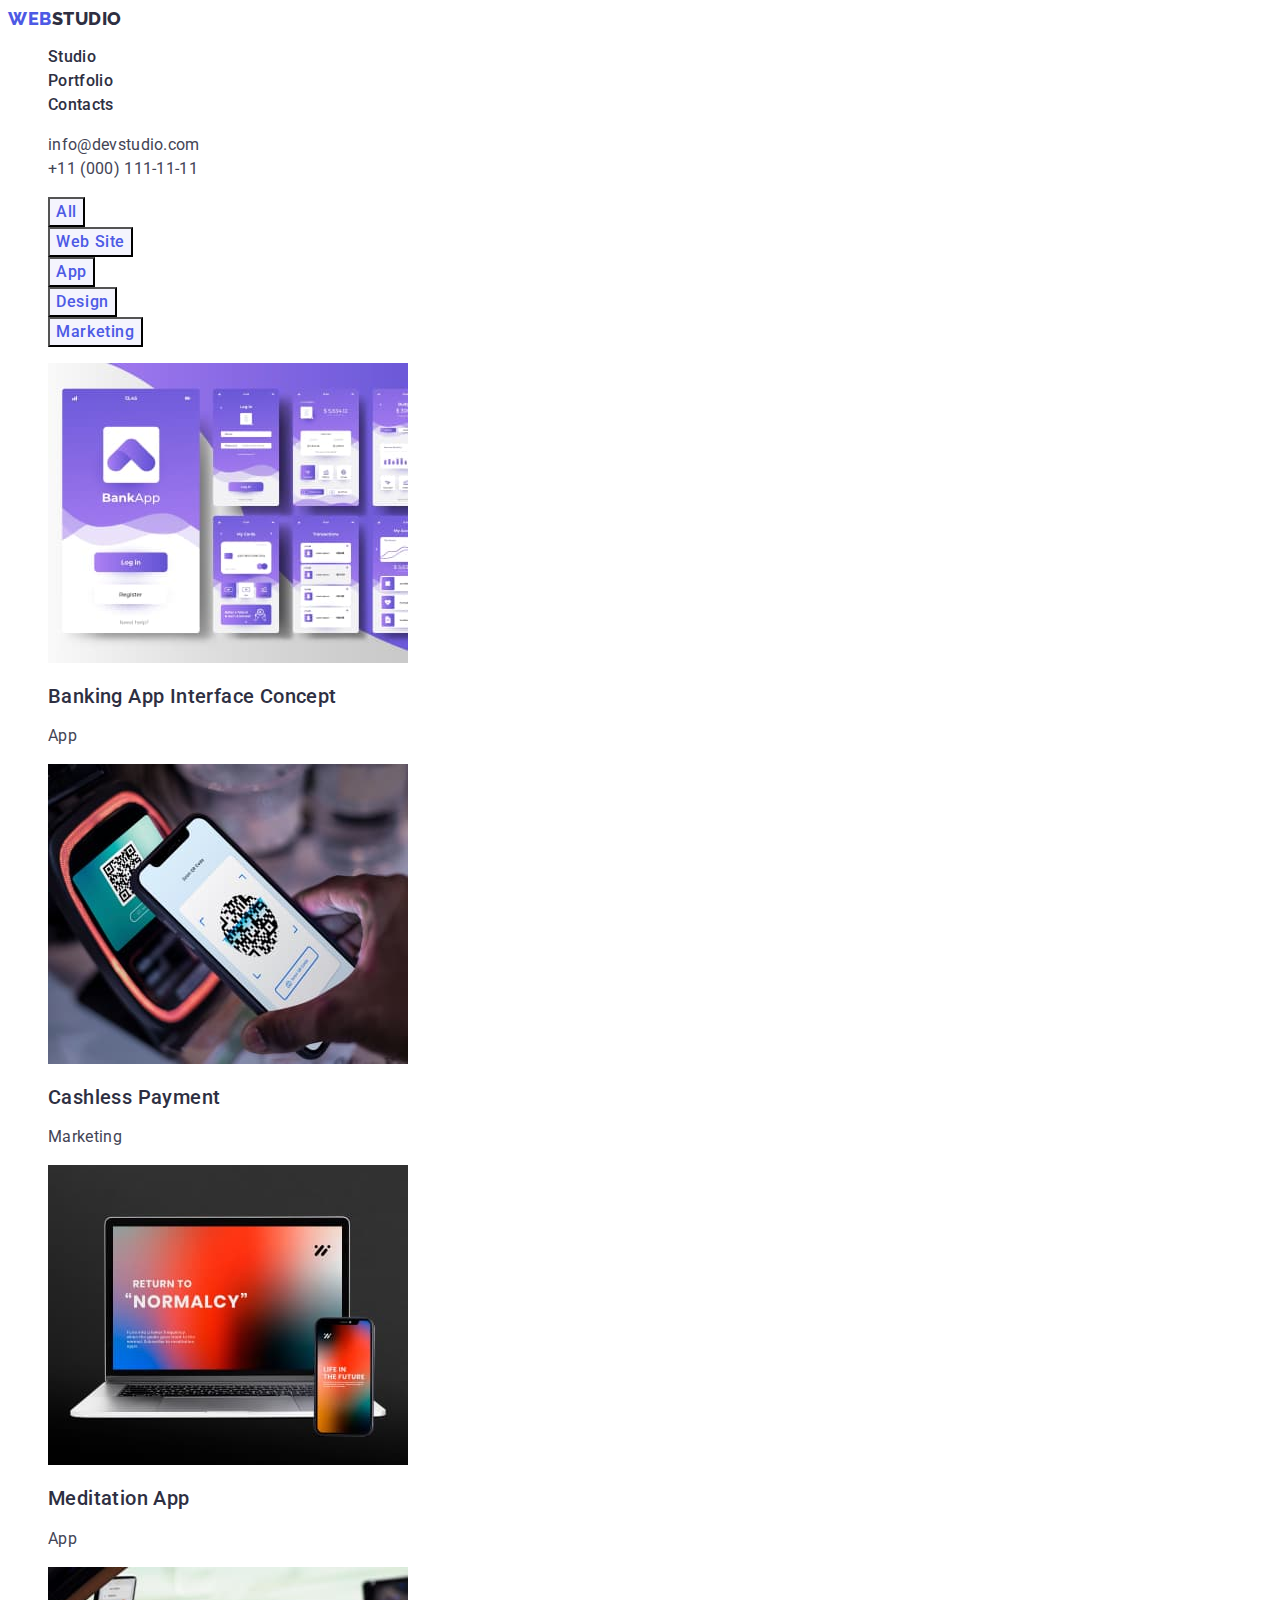
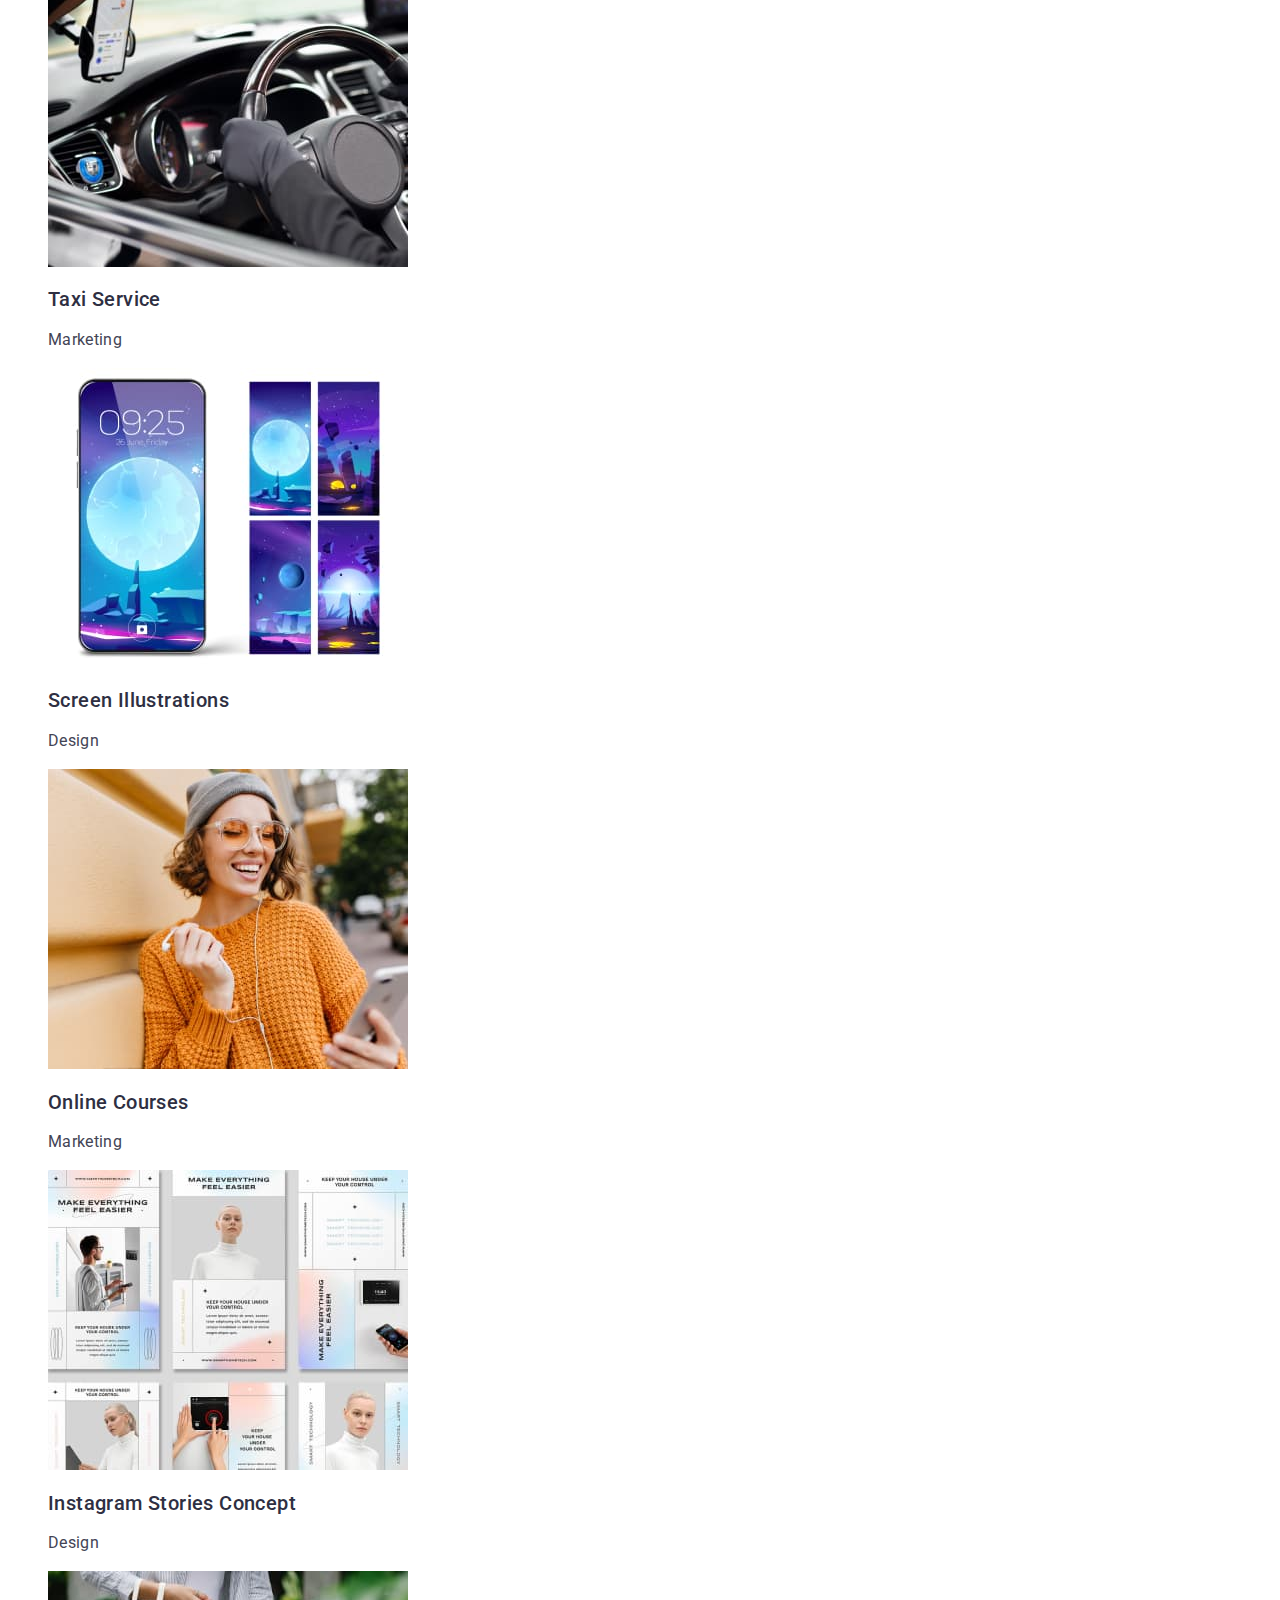
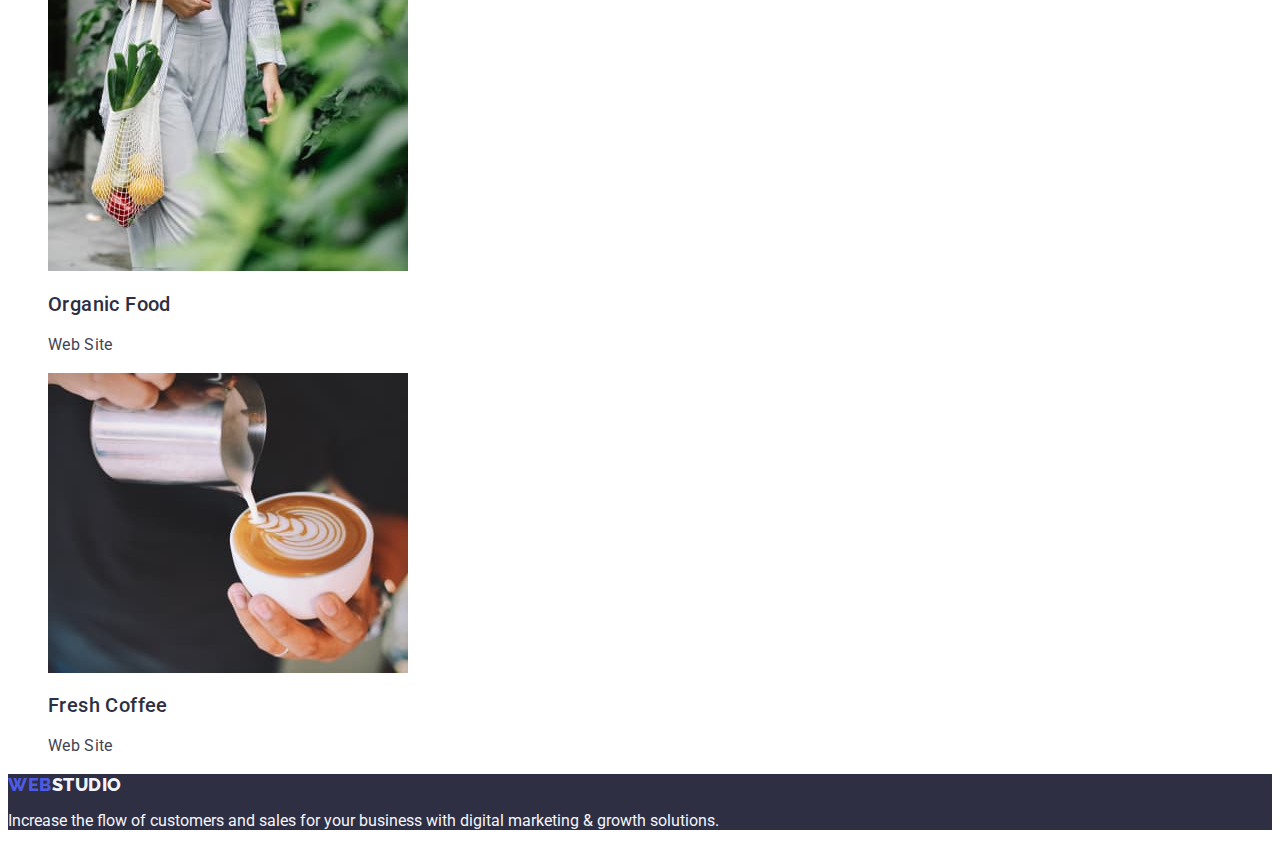
==== portfolio.html @ bc854461 "update" ====
<!DOCTYPE html>
<html lang="en">
<head>
    <meta charset="UTF-8">
    <meta http-equiv="X-UA-Compatible" content="IE=edge">
    <meta name="viewport" content="width=device-width, initial-scale=1.0">
    <title>Document</title>
    <link rel="preconnect" href="https://fonts.googleapis.com">
<link rel="preconnect" href="https://fonts.gstatic.com" crossorigin>
    <link href="https://fonts.googleapis.com/css2?family=Raleway:wght@800&family=Roboto+Serif:wght@600&family=Roboto:wght@400;500;700&display=swap" rel="stylesheet"/>
    <link rel="stylesheet" href="./css/styles.css"/>
</head>
<body>
  <!-- Шапка -->
  <header class="header">
    <nav class="navigation-list">
     <a href="./index.html" class="main-logo link" >Web
       <span class="main-logo-studio link">Studio</span></a>
       <ul class="header-list list">
     <li class="navigation"><a class="header-link link" href="./index.html">Studio</a></li>
     <li class="navigation"><a class="header-link link" href="./portfolio.html">Portfolio</a></li>
     <li class="navigation"><a class="header-link link" href="">Contacts</a></li>
    </ul>
    </nav>
    <address class="adress">
   <ul class="info list" >
   <li class="mail .contacts"><a href="mailto:info@devstudio.com" class="mail-link link">info@devstudio.com</a></li>
   <li class="tel .contacts"><a href="tel:+110001111111" class="mail-link link">+11 (000) 111-11-11 </a></li>
</ul>
</address>
 </header>
<!-- Головний контент,секція1,наші переваги -->
    <main> 
      <section class="advantages">
      <h1 hidden="" class="advantages-title">Our advantages</h1>
      <ul class="advantages-list list">
<li><button type="button" class="btn">All</button></li>
<li><button type="button" class="btn">Web Site</button></li>
<li><button type="button" class="btn">App</button></li>
<li><button type="button" class="btn">Design</button></li>
<li><button type="button" class="btn">Marketing</button></li>
      </ul> 
<!-- <!-List, inside of section --> 
      <ul class="possibilities-list list">
        <li class="possibilities-item link" >
             <a href="" class="possibilities-item-link link">
            <img src="./images/bankapp.jpg" alt="bank application" width="360">
            <h2 class="possibilities-item-name">Banking App Interface Concept</h2>
            <p class="possibilities-item-text">App</p>
        </a>
        </li>
        <li class="possibilities-item link">
            <a href="" class="possibilities-item-link link">
            <img src="./images/contactless.jpg" alt="contactless payment" width="360">
            <h2 class="possibilities-item-name">Cashless Payment</h2>
                <p class="possibilities-item-text">Marketing</p>
            </a>
        </li>
        <li class="possibilities-item link">
            <a href="" class="possibilities-item-link link">
            <img src="./images/maditationapp.jpg" alt="meditation app" width="360">
            <h2 class="possibilities-item-name">Meditation App</h2>
                <p class="possibilities-item-text">App</p>
            </a>
        </li>
        <li class="possibilities-item link">
            <a href="" class="possibilities-item-link link">
            <img src="./images/taxiservice.jpg" alt="taxi service" width="360">
            <h2 class="possibilities-item-name">Taxi Service</h2>
                <p class="possibilities-item-text">Marketing</p>
            </a>
        </li>
        <li class="possibilities-item link">
            <a href="" class="possibilities-item-link link">
            <img src="./images/screenil.jpg" alt="screen illustratuin" width="360">
            <h2 class="possibilities-item-name">Screen Illustrations</h2>
                <p class="possibilities-item-text">Design</p>
            </a>
        </li>
        <li class="possibilities-item link">
            <a href="" class="possibilities-item-link link">
            <img src="./images/onlinecoures.jpg" alt="online education" width="360">
            <h2 class="possibilities-item-name">Online Courses</h2>
                <p class="possibilities-item-text">Marketing</p>
            </a>
        </li>
        <li class="possibilities-item link">
            <a href="" class="possibilities-item-link link">
            <img src="./images/igstories.jpg" alt="instagram stories" width="360">
            <h2 class="possibilities-item-name">Instagram Stories Concept</h2>
                <p class="possibilities-item-text">Design</p>
            </a>
        </li>
        <li class="possibilities-item link">
            <a href="" class="possibilities-item-link link">
            <img src="./images/organicfood.jpg" alt="organic food" width="360">
            <h2 class="possibilities-item-name">Organic Food</h2>
                <p class="possibilities-item-text">Web Site</p>
            </a>
        </li>
        <li class="possibilities-item link">
            <a href="" class="possibilities-item-link link">
            <img src="./images/coffee.jpg" alt="coffee" width="360">
            <h2 class="possibilities-item-name">Fresh Coffee</h2>
                <p class="possibilities-item-text">Web Site</p>
            </a>
        </li>
      </ul>
</section>
</main>
<!-- Footer -->
<footer class="footer"> 
    <a href="./index.html" class="main-logo link" >Web
      <span class="main-logo-studio-footer link">Studio</span></a>
      <p class="footer-text .text">Increase the flow of customers and sales for your business with digital marketing & growth solutions.</p>
  </footer>
</body>
</html>
---- css/styles.css ----
:root {
    --main-title-color: #ffffff; 
    --second-title-color: #2E2F42;
    --third-title-color: #434455 ;
    --forth-title-color: #f4f4fd;

}

body {
font-family:'Roboto', sans-serif;
background-color: #ffffff;
color: #434455;
}

.list {
list-style: none;
}

.link {
text-decoration: none;
}

.contacts {
font-style: normal;
font-weight: 400;
font-size: 16px;
line-height: 1.5;
text-align: center;
letter-spacing: 0.02em;
color: #434455;



}
.title {
    font-size: 36px;
    line-height: 1.11;
    text-align: center;
    letter-spacing: 0.02em;
    text-transform: capitalize;
    color: var(--second-title-color);
}

.text {
font-style: normal;
font-weight: 400;
font-size: 16px;
line-height: 1.2;
text-align: center;
letter-spacing: 0.02em;
}

/* ----------------header -------------------------*/
.header {
color:#FFFFFF ;
}

.navigation-list{

}

.main-logo {
font-family: 'Raleway', sans-serif;
font-weight: 800;
font-size: 18px;
line-height: 1.17;
display: flex;
flex-direction: row;
align-items: center;
letter-spacing: 0.03em;
text-transform: uppercase;
color: #4D5AE5;
}

.main-logo-studio {
font-family: 'Raleway', sans-serif;
font-style: normal;
font-weight: 800;
font-size: 18px;
line-height: 1.17;
display: flex;
align-items: center;
letter-spacing: 0.03em;
text-transform: uppercase;
color: var(--second-title-color);

}

.navigation {
font-weight: 500;
font-size: 16px;
line-height: 1.5;
letter-spacing: 0.02em;
color: var(--second-title-color);
}

.navigation:is(:hover. :focus) {
    color: #404bbf ; 
}

.header-list{}

.header-link {
font-weight: 500;
font-size: 16px;
line-height: 1.5;
letter-spacing: 0.02em;
color: var(--second-title-color);
}

.header-link:is(:hover, :focus) {

color: #404bbf;
}

.adress {

font-style:normal;
}

.mail {

}

.mail-link {
    line-height: 1.5;
    letter-spacing: 0.02em;
    color: var(--third-title-color);
}

.mail-link:is(:hover, :focus) {
    color: #404bbf;
}



.tel-link {
    line-height: 1.5;
    letter-spacing: 0.02em;
    color: var(--third-title-color);
}

tel.link:is(:hover, :focus) {
    color: #404bbf;
}

.tel{

}
/* !<!-- Головний контент,секція1 --> */

.descrition {
    background-color: var(--second-title-color);
}

.descrition-title {
    font-size: 56px;
    line-height: 1.07;
    text-align: center;
    letter-spacing: 0.02em;
    color: var(--main-title-color);
}
.description-btn {
    background-color: #4D5AE5;
    font-family: inherit;
    font-style: normal;
    font-weight: 500;
    font-size: 16px;
    line-height: 1.5;
    display: flex;
    align-items: center;
    letter-spacing: 0.04em;
    color: #FFFFFF;
}
.description-btn:is(:hover, :focus) {
    background-color: #404BBF;
    cursor: pointer;
}

/*---------Strategy, section2----------*/

.strategy-list {


}
.strategy-main-title {

}
.strategy-list-content {

}
.strategy-item {

}
.strategy-title {
font-weight: 500;
font-size: 20px;
line-height: 1.2;
letter-spacing: 0.02em;
color: var(--second-title-color);
}
.strategy-text {
font-weight: 400;
font-size: 16px;
line-height: 1.5;
letter-spacing: 0.02em;
color: #434455;
}

/* --------------------What are we doing, perfomnce section 3------------------- */
.perfomance {

}
.perfomance-title {
    font-size: 36px;
    line-height: 1.11;
    text-align: center;
    text-transform: capitalize; 
    letter-spacing: 0.02em;
    color: var(--second-title-color);
}

.perfomance-list {
}
.perfomance-item {
}

/* --------------------------------Our team, section 4 ------------------------- */

.team {
    background-color: #F4F4FD; 
}
.team-title {
    font-size: 36px;
    line-height: 1.11;
    text-align: center;
    letter-spacing: 0.02em;
    text-transform: capitalize;
    color: var(--second-title-color);
}
.team-members {
}
.team-members-item {
    background-color: #FFFFFF;
}
.team-members-item-title {
font-weight: 500;
font-size: 20px;
line-height: 1.2;
text-align: center;
letter-spacing: 0.02em;
color: var(--second-title-color);
}
.team-members-item-text {
    line-height: 1.5 ;
    letter-spacing: 0.02em;

}

/*  -----------Footer ----------- */

.footer {
    background-color: var(--second-title-color);
}

.footer-text {
    color: var(--forth-title-color);
}
.main-logo-studio-footer {
     color: var(--forth-title-color);
}

 /* ----------------PAGE POTFOLIO --------------------  */

 /*  ----------- Header, same as in index------------------ */

/* ------------------------Section1, our advantages --------------- */

.advantages {
}
.advantages-title {
}
.advantages-list {
}
.btn {
    background-color:var(--forth-title-color) ;
    font-family: inherit;
    font-style: normal;
    font-weight: 500;
    font-size: 16px;
    line-height: 1.5;
    display: flex;
    align-items: center;
    text-align: center;
    letter-spacing: 0.04em;
    color: #4D5AE5;

}

.btn:is(:hover, :focus) {
    color: #fffffF;
    background-color:  #404BBF;
    cursor: pointer;
}

/* ------------------Full list of advantages--------------- */

.possibilities {
}
.possibilities-title {
}
.possibilities-list {
}
.possibilities-item {
}
.possibilities-item-link{

}
.possibilities-item-name {
font-weight: 500;
font-size: 20px;
line-height: 1.2;
letter-spacing: 0.02em;
color: var(--second-title-color);
}
.possibilities-item-text {
    font-size: 16px;
    line-height: 1.5;
    letter-spacing: 0.02em ;
    color: var(--third-title-color);
    
}
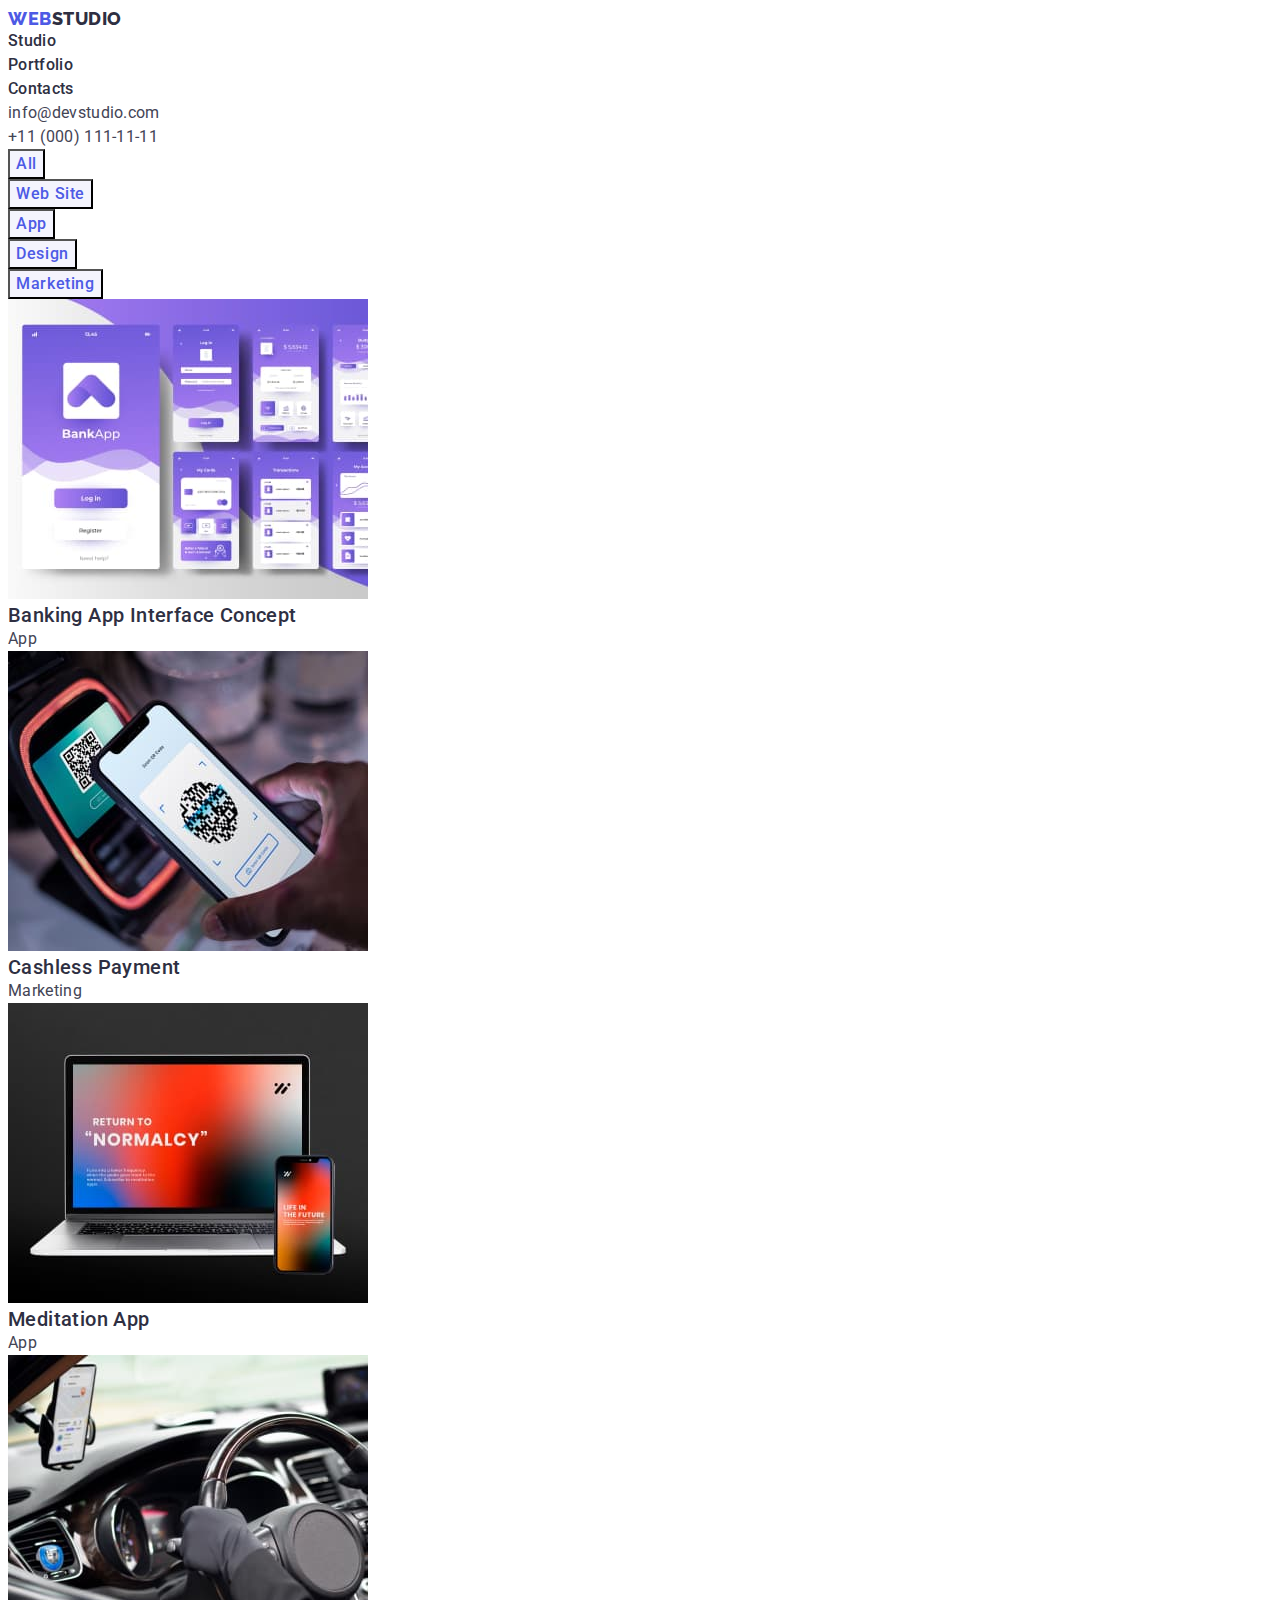
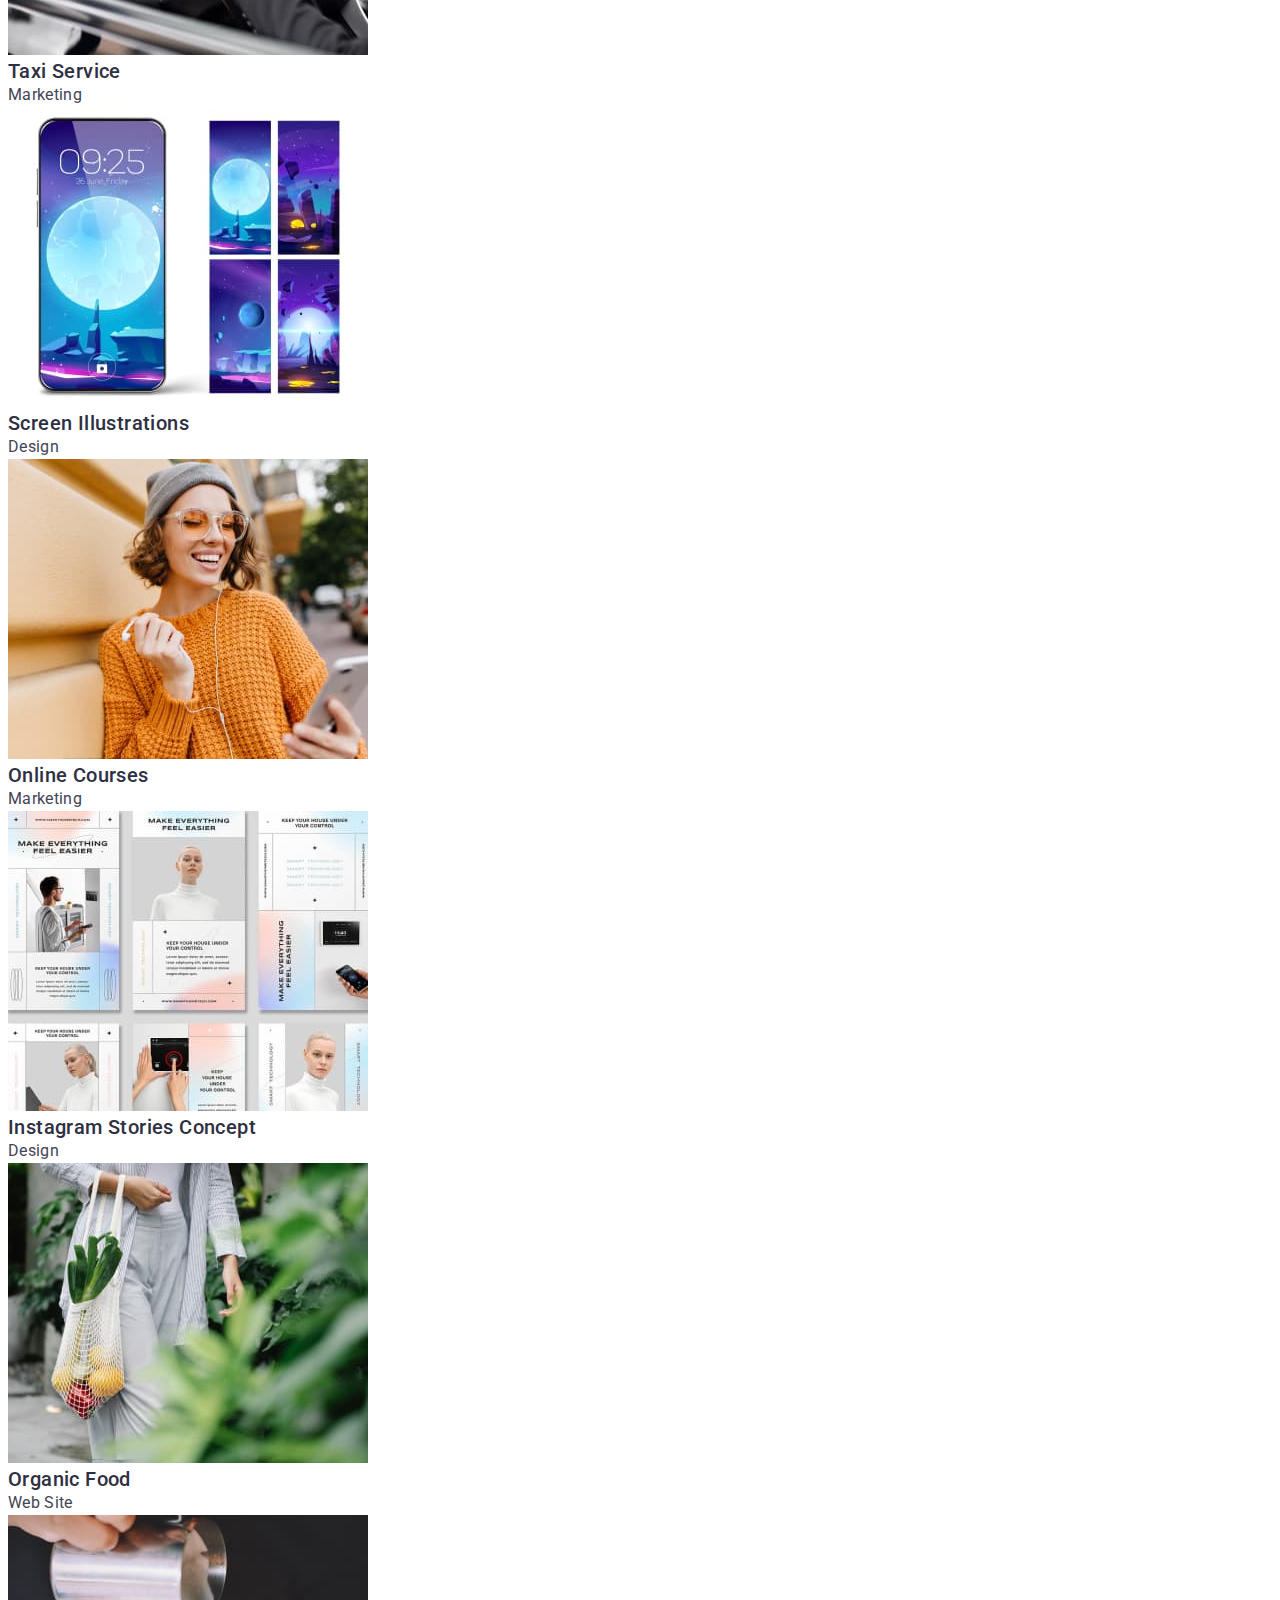
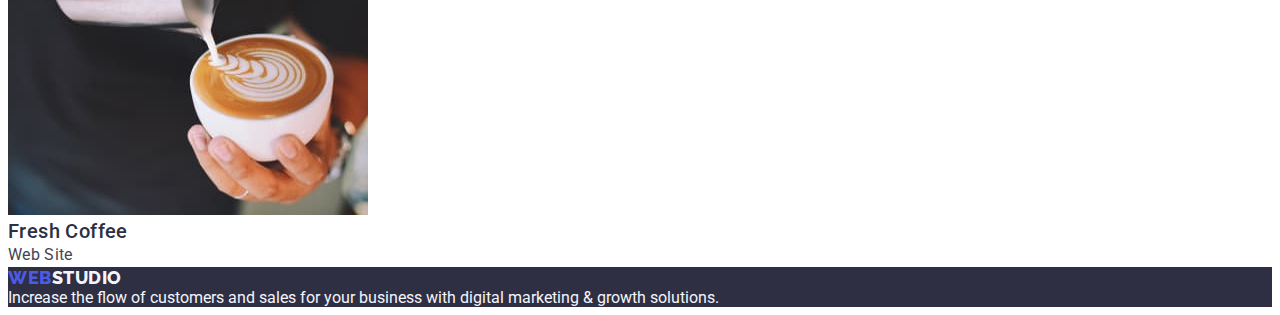
==== commit 8c6e3e55: "update" ====
--- a/portfolio.html
+++ b/portfolio.html
@@ -8,6 +8,7 @@
     <link rel="preconnect" href="https://fonts.googleapis.com">
 <link rel="preconnect" href="https://fonts.gstatic.com" crossorigin>
     <link href="https://fonts.googleapis.com/css2?family=Raleway:wght@800&family=Roboto+Serif:wght@600&family=Roboto:wght@400;500;700&display=swap" rel="stylesheet"/>
+    <link rel="stylesheet" href="https://cdnjs.cloudflare.com/ajax/libs/modern-normalize/1.1.0/modern-normalize.min.css" integrity="sha512-wpPYUAdjBVSE4KJnH1VR1HeZfpl1ub8YT/NKx4PuQ5NmX2tKuGu6U/JRp5y+Y8XG2tV+wKQpNHVUX03MfMFn9Q==" crossorigin="anonymous" referrerpolicy="no-referrer" />
     <link rel="stylesheet" href="./css/styles.css"/>
 </head>
 <body>
--- a/css/styles.css
+++ b/css/styles.css
@@ -5,6 +5,17 @@
     --forth-title-color: #f4f4fd;
 
 }
+
+p,h1,h2,h3,h4,h5,h6 {
+    margin: 0;
+}
+
+ul {
+padding-left: 0;
+margin: 0;
+}
+
+
 
 body {
 font-family:'Roboto', sans-serif;
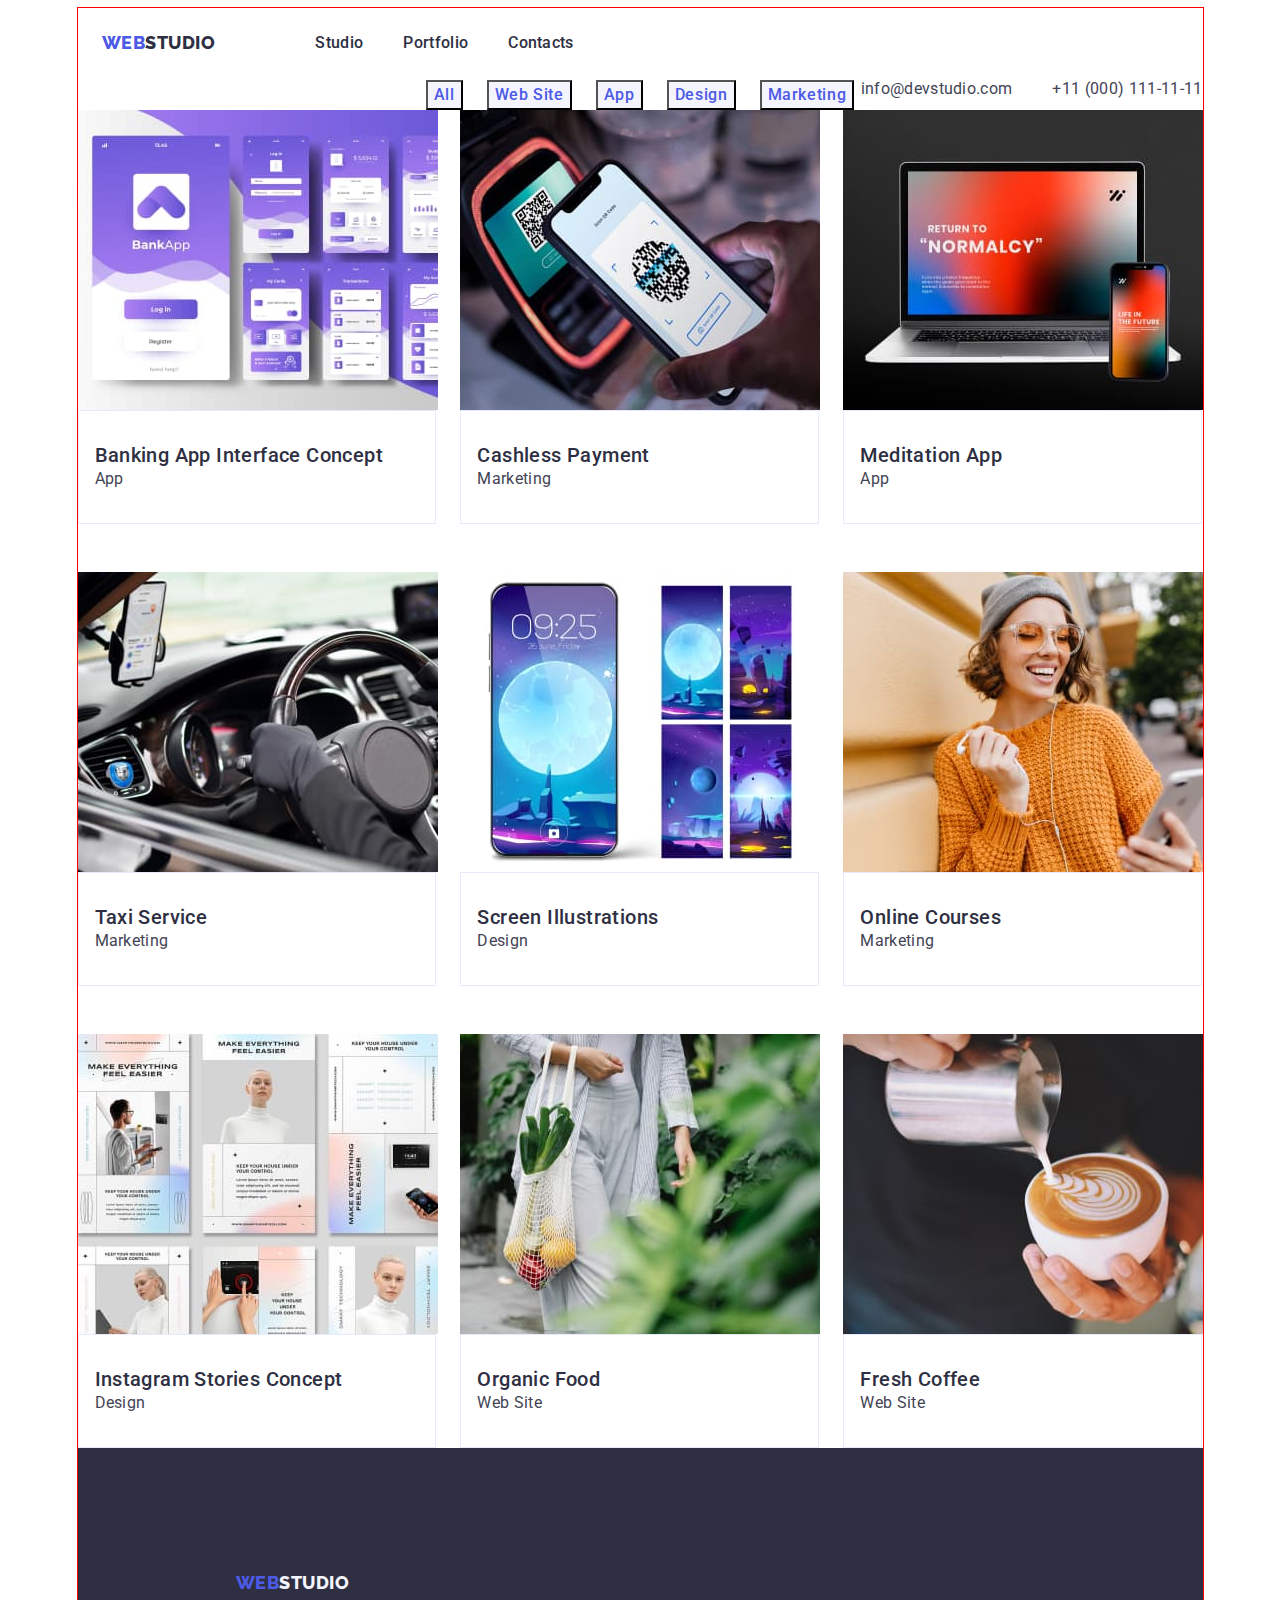
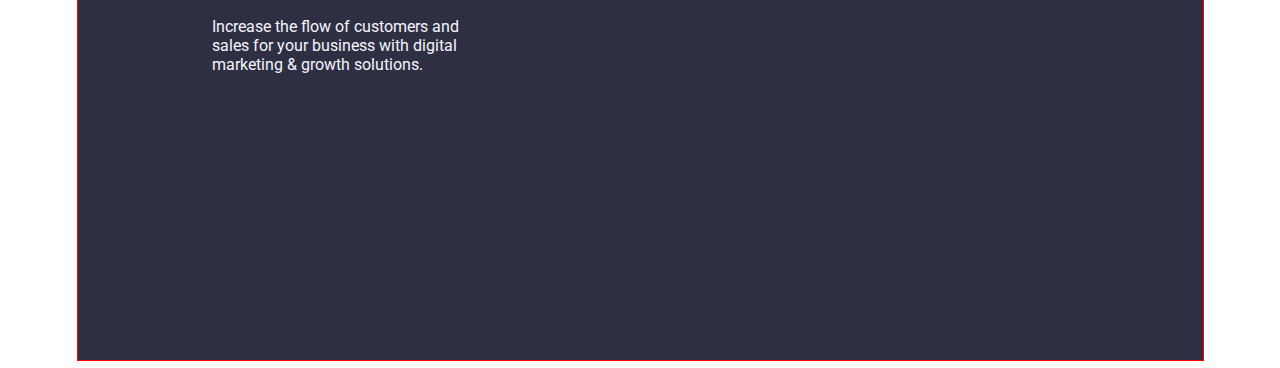
==== commit de921617: "update" ====
--- a/portfolio.html
+++ b/portfolio.html
@@ -13,107 +13,129 @@
 </head>
 <body>
   <!-- Шапка -->
-  <header class="header">
-    <nav class="navigation-list">
-     <a href="./index.html" class="main-logo link" >Web
-       <span class="main-logo-studio link">Studio</span></a>
-       <ul class="header-list list">
-     <li class="navigation"><a class="header-link link" href="./index.html">Studio</a></li>
-     <li class="navigation"><a class="header-link link" href="./portfolio.html">Portfolio</a></li>
-     <li class="navigation"><a class="header-link link" href="">Contacts</a></li>
+ <div class="container">
+      <header class="header">
+        <nav class="navigation-list">
+         <a href="./index.html" class="main-logo link" >Web
+           <span class="main-logo-studio link">Studio</span></a>
+           <ul class="header-list list">
+         <li class="navigation"><a class="header-link link" href="./index.html">Studio</a></li>
+         <li class="navigation"><a class="header-link link" href="./portfolio.html">Portfolio</a></li>
+         <li class="navigation"><a class="header-link link" href="">Contacts</a></li>
+        </ul>
+        </nav>
+        <address class="adress">
+       <ul class="info list" >
+       <li class="mail .contacts"><a href="mailto:info@devstudio.com" class="mail-link link">info@devstudio.com</a></li>
+       <li class="tel .contacts"><a href="tel:+110001111111" class="mail-link link">+11 (000) 111-11-11 </a></li>
     </ul>
-    </nav>
-    <address class="adress">
-   <ul class="info list" >
-   <li class="mail .contacts"><a href="mailto:info@devstudio.com" class="mail-link link">info@devstudio.com</a></li>
-   <li class="tel .contacts"><a href="tel:+110001111111" class="mail-link link">+11 (000) 111-11-11 </a></li>
-</ul>
-</address>
- </header>
-<!-- Головний контент,секція1,наші переваги -->
-    <main> 
-      <section class="advantages">
-      <h1 hidden="" class="advantages-title">Our advantages</h1>
-      <ul class="advantages-list list">
-<li><button type="button" class="btn">All</button></li>
-<li><button type="button" class="btn">Web Site</button></li>
-<li><button type="button" class="btn">App</button></li>
-<li><button type="button" class="btn">Design</button></li>
-<li><button type="button" class="btn">Marketing</button></li>
-      </ul> 
-<!-- <!-List, inside of section --> 
-      <ul class="possibilities-list list">
-        <li class="possibilities-item link" >
-             <a href="" class="possibilities-item-link link">
-            <img src="./images/bankapp.jpg" alt="bank application" width="360">
-            <h2 class="possibilities-item-name">Banking App Interface Concept</h2>
-            <p class="possibilities-item-text">App</p>
-        </a>
-        </li>
-        <li class="possibilities-item link">
-            <a href="" class="possibilities-item-link link">
-            <img src="./images/contactless.jpg" alt="contactless payment" width="360">
-            <h2 class="possibilities-item-name">Cashless Payment</h2>
-                <p class="possibilities-item-text">Marketing</p>
-            </a>
-        </li>
-        <li class="possibilities-item link">
-            <a href="" class="possibilities-item-link link">
-            <img src="./images/maditationapp.jpg" alt="meditation app" width="360">
-            <h2 class="possibilities-item-name">Meditation App</h2>
-                <p class="possibilities-item-text">App</p>
-            </a>
-        </li>
-        <li class="possibilities-item link">
-            <a href="" class="possibilities-item-link link">
-            <img src="./images/taxiservice.jpg" alt="taxi service" width="360">
-            <h2 class="possibilities-item-name">Taxi Service</h2>
-                <p class="possibilities-item-text">Marketing</p>
-            </a>
-        </li>
-        <li class="possibilities-item link">
-            <a href="" class="possibilities-item-link link">
-            <img src="./images/screenil.jpg" alt="screen illustratuin" width="360">
-            <h2 class="possibilities-item-name">Screen Illustrations</h2>
-                <p class="possibilities-item-text">Design</p>
-            </a>
-        </li>
-        <li class="possibilities-item link">
-            <a href="" class="possibilities-item-link link">
-            <img src="./images/onlinecoures.jpg" alt="online education" width="360">
-            <h2 class="possibilities-item-name">Online Courses</h2>
-                <p class="possibilities-item-text">Marketing</p>
-            </a>
-        </li>
-        <li class="possibilities-item link">
-            <a href="" class="possibilities-item-link link">
-            <img src="./images/igstories.jpg" alt="instagram stories" width="360">
-            <h2 class="possibilities-item-name">Instagram Stories Concept</h2>
-                <p class="possibilities-item-text">Design</p>
-            </a>
-        </li>
-        <li class="possibilities-item link">
-            <a href="" class="possibilities-item-link link">
-            <img src="./images/organicfood.jpg" alt="organic food" width="360">
-            <h2 class="possibilities-item-name">Organic Food</h2>
-                <p class="possibilities-item-text">Web Site</p>
-            </a>
-        </li>
-        <li class="possibilities-item link">
-            <a href="" class="possibilities-item-link link">
-            <img src="./images/coffee.jpg" alt="coffee" width="360">
-            <h2 class="possibilities-item-name">Fresh Coffee</h2>
-                <p class="possibilities-item-text">Web Site</p>
-            </a>
-        </li>
-      </ul>
-</section>
-</main>
-<!-- Footer -->
-<footer class="footer"> 
-    <a href="./index.html" class="main-logo link" >Web
-      <span class="main-logo-studio-footer link">Studio</span></a>
-      <p class="footer-text .text">Increase the flow of customers and sales for your business with digital marketing & growth solutions.</p>
-  </footer>
+    </address>
+     </header>
+    <!-- Головний контент,секція1,наші переваги -->
+        <main> 
+          <section class="advantages">
+          <h1 hidden="" class="advantages-title">Our advantages</h1>
+          <ul class="advantages-list list">
+    <li><button type="button" class="btn">All</button></li>
+    <li><button type="button" class="btn">Web Site</button></li>
+    <li><button type="button" class="btn">App</button></li>
+    <li><button type="button" class="btn">Design</button></li>
+    <li><button type="button" class="btn">Marketing</button></li>
+          </ul> 
+    <!-- <!-List, inside of section --> 
+          <div class="container-possibilities">
+              <ul class="possibilities-list list">
+                <li class="possibilities-item link" >
+                     <a href="" class="possibilities-item-link link">
+                    <img src="./images/bankapp.jpg" alt="bank application" width="360">
+                    <div class="possibilities-text-container">
+                        <h2 class="possibilities-item-name">Banking App Interface Concept</h2>
+                        <p class="possibilities-item-text">App</p>
+                    </div >
+                </a>
+                </li>
+                <li class="possibilities-item link">
+                    <a href="" class="possibilities-item-link link">
+                    <img src="./images/contactless.jpg" alt="contactless payment" width="360">
+                    <div class="possibilities-text-container">
+                        <h2 class="possibilities-item-name">Cashless Payment</h2>
+                            <p class="possibilities-item-text">Marketing</p>
+                    </div >
+                    </a>
+                </li>
+                <li class="possibilities-item link">
+                    <a href="" class="possibilities-item-link link">
+                    <img src="./images/maditationapp.jpg" alt="meditation app" width="360">
+                    <div class="possibilities-text-container">
+                        <h2 class="possibilities-item-name">Meditation App</h2>
+                            <p class="possibilities-item-text">App</p>
+                    </div >
+                    </a>
+                </li>
+                <li class="possibilities-item link">
+                    <a href="" class="possibilities-item-link link">
+                    <img src="./images/taxiservice.jpg" alt="taxi service" width="360">
+                    <div class="possibilities-text-container">
+                        <h2 class="possibilities-item-name">Taxi Service</h2>
+                            <p class="possibilities-item-text">Marketing</p>
+                    </div >
+                    </a>
+                </li>
+                <li class="possibilities-item link">
+                    <a href="" class="possibilities-item-link link">
+                    <img src="./images/screenil.jpg" alt="screen illustratuin" width="360">
+                    <div class="possibilities-text-container">
+                        <h2 class="possibilities-item-name">Screen Illustrations</h2>
+                            <p class="possibilities-item-text">Design</p>
+                    </div >
+                    </a>
+                </li>
+                <li class="possibilities-item link">
+                    <a href="" class="possibilities-item-link link">
+                    <img src="./images/onlinecoures.jpg" alt="online education" width="360">
+                    <div class="possibilities-text-container">
+                        <h2 class="possibilities-item-name">Online Courses</h2>
+                            <p class="possibilities-item-text">Marketing</p>
+                    </div >
+                    </a>
+                </li>
+                <li class="possibilities-item link">
+                    <a href="" class="possibilities-item-link link">
+                    <img src="./images/igstories.jpg" alt="instagram stories" width="360">
+                    <div class="possibilities-text-container">
+                        <h2 class="possibilities-item-name">Instagram Stories Concept</h2>
+                            <p class="possibilities-item-text">Design</p>
+                    </div >
+                    </a>
+                </li>
+                <li class="possibilities-item link">
+                    <a href="" class="possibilities-item-link link">
+                    <img src="./images/organicfood.jpg" alt="organic food" width="360">
+                    <div class="possibilities-text-container">
+                        <h2 class="possibilities-item-name">Organic Food</h2>
+                            <p class="possibilities-item-text">Web Site</p>
+                    </div >
+                    </a>
+                </li>
+                <li class="possibilities-item link">
+                    <a href="" class="possibilities-item-link link">
+                    <img src="./images/coffee.jpg" alt="coffee" width="360">
+                    <div class="possibilities-text-container">
+                        <h2 class="possibilities-item-name">Fresh Coffee</h2>
+                            <p class="possibilities-item-text">Web Site</p>
+                    </div >
+                    </a>
+                </li>
+              </ul>
+          </div >
+    </section>
+    </main>
+    <!-- Footer -->
+    <footer class="footer"> 
+        <a href="./index.html" class="main-logo link" >Web
+          <span class="main-logo-studio-footer link">Studio</span></a>
+          <p class="footer-text .text">Increase the flow of customers and sales for your business with digital marketing & growth solutions.</p>
+      </footer>
+ </div >
 </body>
 </html>--- a/css/styles.css
+++ b/css/styles.css
@@ -8,11 +8,16 @@
 
 p,h1,h2,h3,h4,h5,h6 {
     margin: 0;
+    padding: 0;
 }
 
 ul {
 padding-left: 0;
 margin: 0;
+}
+
+img {
+    display: block;
 }
 
 
@@ -43,13 +48,13 @@
 
 
 }
-.title {
+/* .title {
     font-size: 36px;
     line-height: 1.11;
     text-align: center;
     letter-spacing: 0.02em;
     text-transform: capitalize;
-    color: var(--second-title-color);
+    color: var(--second-title-color); */
 }
 
 .text {
@@ -62,13 +67,27 @@
 }
 
 /* ----------------header -------------------------*/
+.container {
+    width: 1125px;
+    margin-left: auto;
+    margin-right: auto;
+    outline: 1px solid red;
+
+}
+.container-header{
+   
+}
 .header {
 color:#FFFFFF ;
+height: 72px;
 }
 
 .navigation-list{
-
-}
+    display: flex;
+    justify-content: start;
+}
+
+
 
 .main-logo {
 font-family: 'Raleway', sans-serif;
@@ -81,6 +100,8 @@
 letter-spacing: 0.03em;
 text-transform: uppercase;
 color: #4D5AE5;
+padding: 0px; 
+margin: 24px ;
 }
 
 .main-logo-studio {
@@ -109,7 +130,14 @@
     color: #404bbf ; 
 }
 
-.header-list{}
+.header-list{
+    display: flex;
+    flex-direction: row;
+    align-items: center;
+    gap: 40px;
+    margin-left: 76px;
+}
+
 
 .header-link {
 font-weight: 500;
@@ -125,10 +153,15 @@
 }
 
 .adress {
-
 font-style:normal;
 }
-
+.info{
+    display: flex;
+    justify-content: flex-end;
+    align-content: center;
+    gap: 40px;
+   
+}
 .mail {
 
 }
@@ -161,15 +194,25 @@
 /* !<!-- Головний контент,секція1 --> */
 
 .descrition {
+    height: 683px; ;
     background-color: var(--second-title-color);
+    margin: 0 auto;
+    padding-top: 188px ;
+    padding-bottom: 292px;
 }
 
 .descrition-title {
     font-size: 56px;
     line-height: 1.07;
+    /* display: flex;
+    justify-content: center; */
     text-align: center;
     letter-spacing: 0.02em;
     color: var(--main-title-color);
+    width: 496px;
+    margin-right: auto;
+    margin-left: auto;
+    margin-bottom: 48px;
 }
 .description-btn {
     background-color: #4D5AE5;
@@ -179,6 +222,8 @@
     font-size: 16px;
     line-height: 1.5;
     display: flex;
+    display: block;
+    margin: 0 auto;
     align-items: center;
     letter-spacing: 0.04em;
     color: #FFFFFF;
@@ -189,18 +234,25 @@
 }
 
 /*---------Strategy, section2----------*/
-
+.container-strategy {
+    margin: 0 auto;
+}
 .strategy-list {
-
-
+margin: 120px 156px;
 }
 .strategy-main-title {
 
 }
 .strategy-list-content {
+    display: flex;
+    justify-content: space-between;
+    gap:24px;
 
 }
 .strategy-item {
+display: flex;
+flex-wrap: wrap;
+justify-content: space-between;
 
 }
 .strategy-title {
@@ -216,10 +268,15 @@
 line-height: 1.5;
 letter-spacing: 0.02em;
 color: #434455;
+
 }
 
 /* --------------------What are we doing, perfomnce section 3------------------- */
 .perfomance {
+    /* width:calc((100% - 48px) / 3); */
+    margin-bottom: 120px;
+    padding-top: 0;
+    height: 412px;
 
 }
 .perfomance-title {
@@ -229,9 +286,13 @@
     text-transform: capitalize; 
     letter-spacing: 0.02em;
     color: var(--second-title-color);
+    padding-top: 0;
 }
 
 .perfomance-list {
+    display: flex;
+    gap: 24px;
+    margin-top: 72px;
 }
 .perfomance-item {
 }
@@ -240,6 +301,8 @@
 
 .team {
     background-color: #F4F4FD; 
+    height: 732px;
+
 }
 .team-title {
     font-size: 36px;
@@ -248,11 +311,23 @@
     letter-spacing: 0.02em;
     text-transform: capitalize;
     color: var(--second-title-color);
+    padding-top: 115px;
+    padding-bottom: 72px;
 }
 .team-members {
+    display: flex;
+    justify-content: center;
+    align-items: center;
+    gap: 24px;
+}
+
+.team-members-description{
+    padding: 32px 16px;
+
 }
 .team-members-item {
     background-color: #FFFFFF;
+    /* border: 2px solid #404BBF; */
 }
 .team-members-item-title {
 font-weight: 500;
@@ -265,20 +340,35 @@
 .team-members-item-text {
     line-height: 1.5 ;
     letter-spacing: 0.02em;
-
+    text-align: center;
 }
 
 /*  -----------Footer ----------- */
 
 .footer {
     background-color: var(--second-title-color);
+    height: 312px;
+    padding-top: 100px;
+    padding-bottom: 100px;
+    padding-left: 134px;
+    justify-content: start;
 }
 
 .footer-text {
+    width: 264px;
+    height: 72px;
+    display: flex;
+    justify-content: center
+    flex-wrap: wrap;
     color: var(--forth-title-color);
+    margin-top: 16px;
+    /* padding-top: 145px ;
+    padding-bottom: 95px; */
+   max-width: 264px;
 }
 .main-logo-studio-footer {
      color: var(--forth-title-color);
+    
 }
 
  /* ----------------PAGE POTFOLIO --------------------  */
@@ -292,6 +382,9 @@
 .advantages-title {
 }
 .advantages-list {
+    display: flex;
+    justify-content: center;
+    gap:24px;
 }
 .btn {
     background-color:var(--forth-title-color) ;
@@ -301,6 +394,7 @@
     font-size: 16px;
     line-height: 1.5;
     display: flex;
+    justify-content: center;
     align-items: center;
     text-align: center;
     letter-spacing: 0.04em;
@@ -316,13 +410,25 @@
 
 /* ------------------Full list of advantages--------------- */
 
+.container-possibilities{
+    /* display: flex;
+    align-items: center;
+    flex-wrap: wrap;
+    padding-bottom: 48px; */
+}
 .possibilities {
 }
 .possibilities-title {
 }
 .possibilities-list {
+    display: flex;
+    flex-wrap: wrap;
+    column-gap: 24px;
+    row-gap: 48px;
+ 
 }
 .possibilities-item {
+max-width: calc((100% - 48px) / 3);
 }
 .possibilities-item-link{
 
@@ -341,4 +447,7 @@
     color: var(--third-title-color);
     
 }
-
+.possibilities-text-container{
+    padding: 32px 16px;
+    border: 1px solid #E7E9FC;
+}
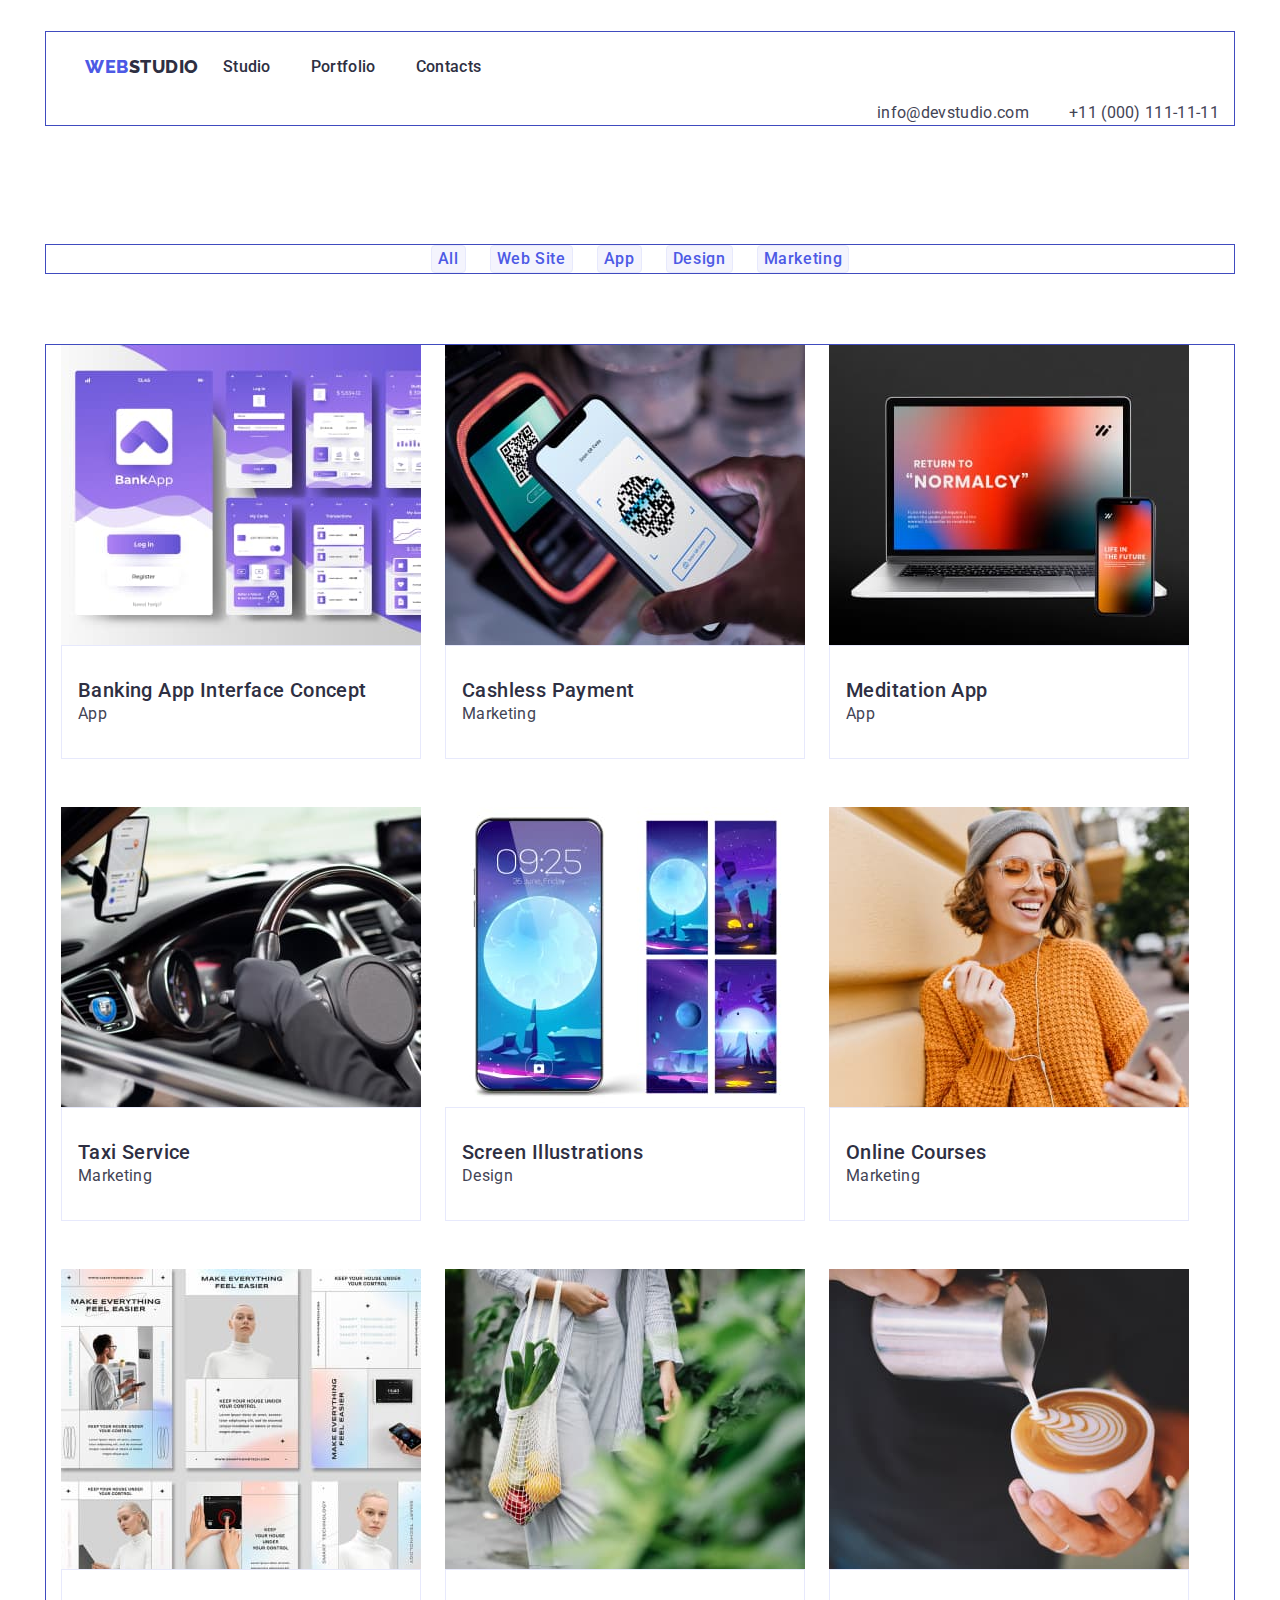
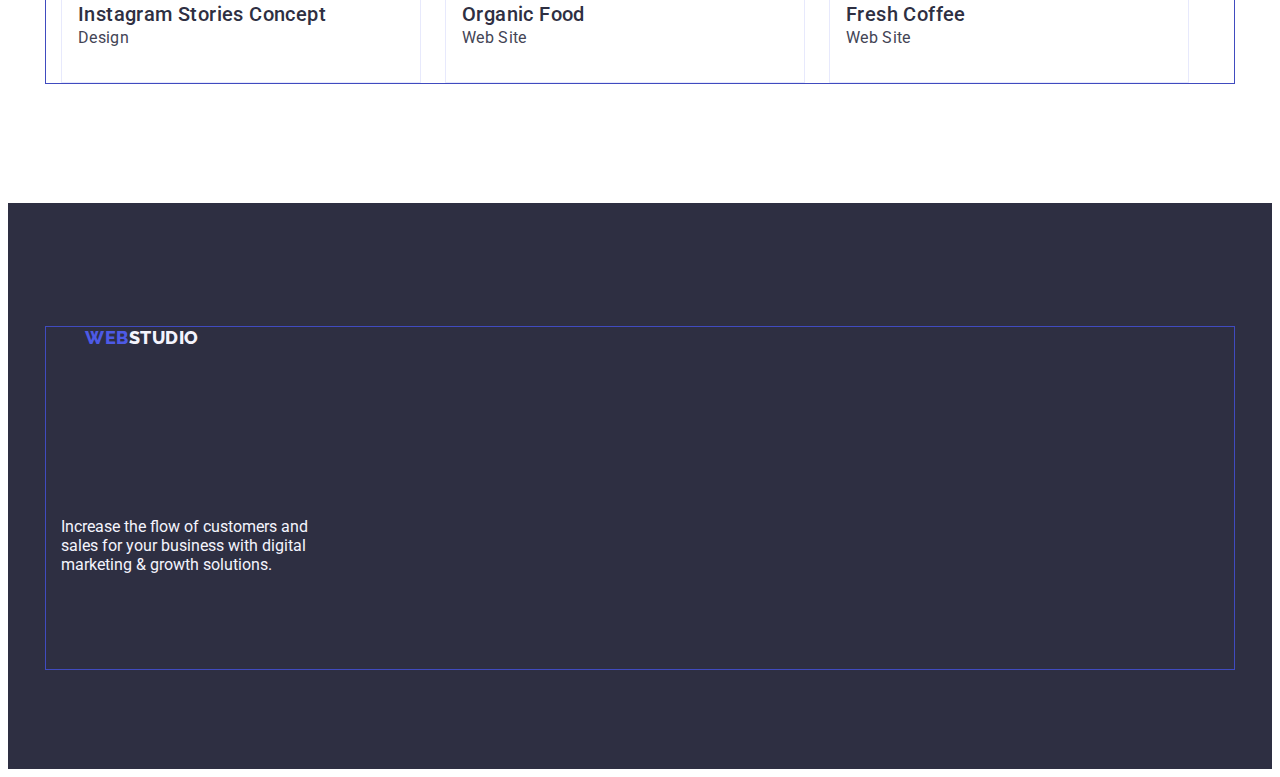
==== commit 2d520989: "update" ====
--- a/portfolio.html
+++ b/portfolio.html
@@ -13,8 +13,8 @@
 </head>
 <body>
   <!-- Шапка -->
- <div class="container">
       <header class="header">
+        <div class="container .container-header">
         <nav class="navigation-list">
          <a href="./index.html" class="main-logo link" >Web
            <span class="main-logo-studio link">Studio</span></a>
@@ -30,20 +30,25 @@
        <li class="tel .contacts"><a href="tel:+110001111111" class="mail-link link">+11 (000) 111-11-11 </a></li>
     </ul>
     </address>
+</div>
      </header>
     <!-- Головний контент,секція1,наші переваги -->
         <main> 
           <section class="advantages">
-          <h1 hidden="" class="advantages-title">Our advantages</h1>
-          <ul class="advantages-list list">
-    <li><button type="button" class="btn">All</button></li>
-    <li><button type="button" class="btn">Web Site</button></li>
-    <li><button type="button" class="btn">App</button></li>
-    <li><button type="button" class="btn">Design</button></li>
-    <li><button type="button" class="btn">Marketing</button></li>
-          </ul> 
+          <div class="container .container-advantages">
+              <h1 hidden="" class="advantages-title">Our advantages</h1>
+              <ul class="advantages-list list">
+        <li><button type="button" class="btn">All</button></li>
+        <li><button type="button" class="btn">Web Site</button></li>
+        <li><button type="button" class="btn">App</button></li>
+        <li><button type="button" class="btn">Design</button></li>
+        <li><button type="button" class="btn">Marketing</button></li>
+              </ul> 
+          </div >
+          </section>
     <!-- <!-List, inside of section --> 
-          <div class="container-possibilities">
+    <section class="possibilities">
+          <div class="container .container-possibilities">
               <ul class="possibilities-list list">
                 <li class="possibilities-item link" >
                      <a href="" class="possibilities-item-link link">
@@ -127,14 +132,16 @@
                     </a>
                 </li>
               </ul>
-          </div >
-    </section>
+            </div>
+        </section>
     </main>
     <!-- Footer -->
     <footer class="footer"> 
-        <a href="./index.html" class="main-logo link" >Web
-          <span class="main-logo-studio-footer link">Studio</span></a>
-          <p class="footer-text .text">Increase the flow of customers and sales for your business with digital marketing & growth solutions.</p>
+        <div class="container .container-footer">
+            <a href="./index.html" class="main-logo link" >Web
+              <span class="main-logo-studio-footer link">Studio</span></a>
+              <p class="footer-text .text">Increase the flow of customers and sales for your business with digital marketing & growth solutions.</p>
+        </div >
       </footer>
  </div >
 </body>
--- a/css/styles.css
+++ b/css/styles.css
@@ -6,9 +6,8 @@
 
 }
 
-p,h1,h2,h3,h4,h5,h6 {
+p, h1, h2, h3, h4, h5, h6 {
     margin: 0;
-    padding: 0;
 }
 
 ul {
@@ -19,7 +18,6 @@
 img {
     display: block;
 }
-
 
 
 body {
@@ -44,17 +42,6 @@
 text-align: center;
 letter-spacing: 0.02em;
 color: #434455;
-
-
-
-}
-/* .title {
-    font-size: 36px;
-    line-height: 1.11;
-    text-align: center;
-    letter-spacing: 0.02em;
-    text-transform: capitalize;
-    color: var(--second-title-color); */
 }
 
 .text {
@@ -68,23 +55,27 @@
 
 /* ----------------header -------------------------*/
 .container {
-    width: 1125px;
-    margin-left: auto;
-    margin-right: auto;
-    outline: 1px solid red;
-
+    width: 1158px;
+    padding-left: 15px;
+    padding-right: 15px;
+    margin: 0 auto;
+    outline: 1px solid #404bbf;
 }
 .container-header{
+    display: flex;
+    align-items: center;
    
 }
 .header {
 color:#FFFFFF ;
-height: 72px;
+padding-top: 24px;
+padding-bottom: 24px;
 }
 
 .navigation-list{
     display: flex;
     justify-content: start;
+    margin-right: auto;
 }
 
 
@@ -132,10 +123,9 @@
 
 .header-list{
     display: flex;
-    flex-direction: row;
     align-items: center;
     gap: 40px;
-    margin-left: 76px;
+
 }
 
 
@@ -154,6 +144,7 @@
 
 .adress {
 font-style:normal;
+align-content: center;
 }
 .info{
     display: flex;
@@ -164,6 +155,7 @@
 }
 .mail {
 
+
 }
 
 .mail-link {
@@ -194,18 +186,23 @@
 /* !<!-- Головний контент,секція1 --> */
 
 .descrition {
-    height: 683px; ;
+    /* height: 683px; ;
     background-color: var(--second-title-color);
     margin: 0 auto;
     padding-top: 188px ;
-    padding-bottom: 292px;
+    padding-bottom: 292px; */
+    margin-left: auto;
+margin-right: auto;
+padding-top: 188px;
+padding-bottom: 188px;
+max-width: 2560px;
+text-align: center;
+background-color: var(--second-title-color);
 }
 
 .descrition-title {
     font-size: 56px;
     line-height: 1.07;
-    /* display: flex;
-    justify-content: center; */
     text-align: center;
     letter-spacing: 0.02em;
     color: var(--main-title-color);
@@ -234,11 +231,10 @@
 }
 
 /*---------Strategy, section2----------*/
-.container-strategy {
-    margin: 0 auto;
-}
+
 .strategy-list {
-margin: 120px 156px;
+padding-top: 120px ;
+padding-bottom: 156px;
 }
 .strategy-main-title {
 
@@ -273,10 +269,9 @@
 
 /* --------------------What are we doing, perfomnce section 3------------------- */
 .perfomance {
-    /* width:calc((100% - 48px) / 3); */
-    margin-bottom: 120px;
+    padding-bottom: 120px;
     padding-top: 0;
-    height: 412px;
+    /* height: 412px; */
 
 }
 .perfomance-title {
@@ -301,7 +296,9 @@
 
 .team {
     background-color: #F4F4FD; 
-    height: 732px;
+    /* height: 732px; */
+    padding-top: 120px ;
+    padding-bottom: 0;
 
 }
 .team-title {
@@ -327,7 +324,6 @@
 }
 .team-members-item {
     background-color: #FFFFFF;
-    /* border: 2px solid #404BBF; */
 }
 .team-members-item-title {
 font-weight: 500;
@@ -345,26 +341,28 @@
 
 /*  -----------Footer ----------- */
 
+.container-footer{
+
+}
+
 .footer {
     background-color: var(--second-title-color);
-    height: 312px;
     padding-top: 100px;
     padding-bottom: 100px;
-    padding-left: 134px;
+    /* padding-left: 134px; */
     justify-content: start;
 }
 
 .footer-text {
-    width: 264px;
-    height: 72px;
     display: flex;
     justify-content: center
     flex-wrap: wrap;
     color: var(--forth-title-color);
-    margin-top: 16px;
-    /* padding-top: 145px ;
-    padding-bottom: 95px; */
-   max-width: 264px;
+    padding-top: 145px ;
+    padding-bottom: 95px;
+    flex-wrap: wrap;
+    max-width: 264px;
+    
 }
 .main-logo-studio-footer {
      color: var(--forth-title-color);
@@ -378,13 +376,21 @@
 /* ------------------------Section1, our advantages --------------- */
 
 .advantages {
+    margin-top: 96px;
+    margin-bottom: 72px;
 }
 .advantages-title {
 }
 .advantages-list {
     display: flex;
     justify-content: center;
-    gap:24px;
+    gap: 24px;
+    align-items: center;
+    border: 1px
+    text-transform: none;
+    color: #4D5AE5;
+    
+
 }
 .btn {
     background-color:var(--forth-title-color) ;
@@ -399,6 +405,9 @@
     text-align: center;
     letter-spacing: 0.04em;
     color: #4D5AE5;
+    border: 1px solid #E7E9FC;
+    border-radius: 4px;
+    background: #F4F4FD; 
 
 }
 
@@ -411,12 +420,11 @@
 /* ------------------Full list of advantages--------------- */
 
 .container-possibilities{
-    /* display: flex;
-    align-items: center;
-    flex-wrap: wrap;
-    padding-bottom: 48px; */
+
 }
 .possibilities {
+    margin-top: 72px;
+    margin-bottom: 120px;
 }
 .possibilities-title {
 }
@@ -425,7 +433,7 @@
     flex-wrap: wrap;
     column-gap: 24px;
     row-gap: 48px;
- 
+
 }
 .possibilities-item {
 max-width: calc((100% - 48px) / 3);
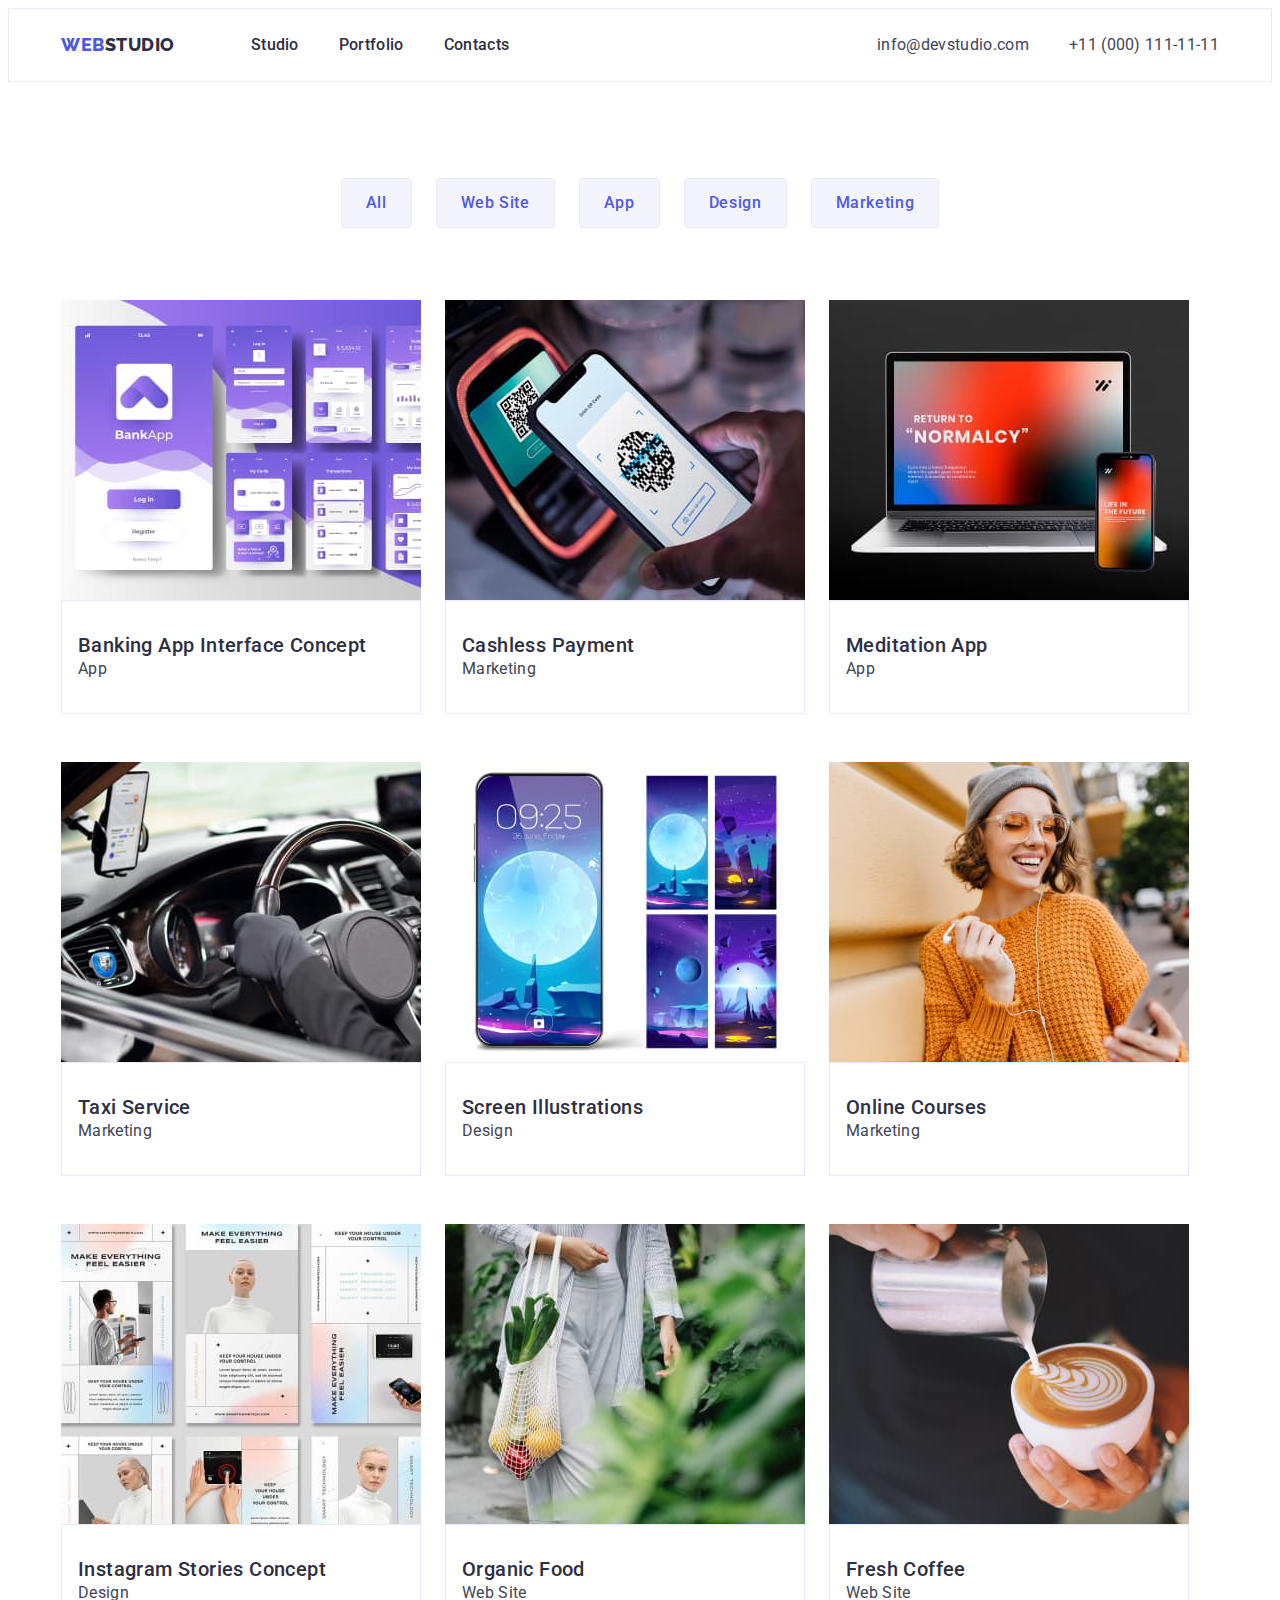
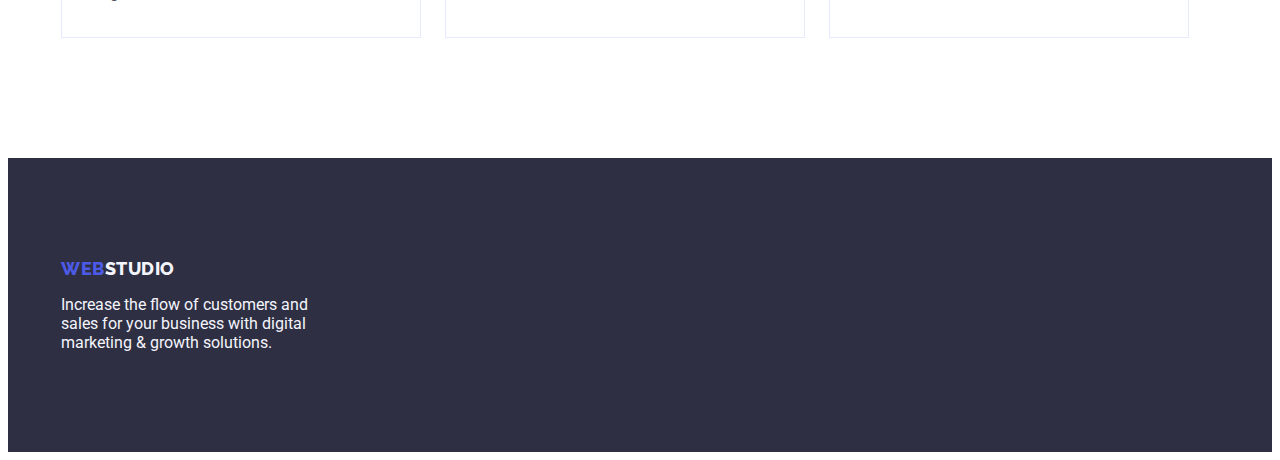
==== commit 67e235af: "update" ====
--- a/portfolio.html
+++ b/portfolio.html
@@ -14,10 +14,9 @@
 <body>
   <!-- Шапка -->
       <header class="header">
-        <div class="container .container-header">
+        <div class="container container-header">
         <nav class="navigation-list">
-         <a href="./index.html" class="main-logo link" >Web
-           <span class="main-logo-studio link">Studio</span></a>
+         <a href="./index.html" class="main-logo link" >Web<span class="main-logo-studio link">Studio</span></a>
            <ul class="header-list list">
          <li class="navigation"><a class="header-link link" href="./index.html">Studio</a></li>
          <li class="navigation"><a class="header-link link" href="./portfolio.html">Portfolio</a></li>
@@ -35,7 +34,7 @@
     <!-- Головний контент,секція1,наші переваги -->
         <main> 
           <section class="advantages">
-          <div class="container .container-advantages">
+          <div class="container container-advantages">
               <h1 hidden="" class="advantages-title">Our advantages</h1>
               <ul class="advantages-list list">
         <li><button type="button" class="btn">All</button></li>
@@ -48,7 +47,7 @@
           </section>
     <!-- <!-List, inside of section --> 
     <section class="possibilities">
-          <div class="container .container-possibilities">
+          <div class="container container-possibilities">
               <ul class="possibilities-list list">
                 <li class="possibilities-item link" >
                      <a href="" class="possibilities-item-link link">
@@ -137,9 +136,8 @@
     </main>
     <!-- Footer -->
     <footer class="footer"> 
-        <div class="container .container-footer">
-            <a href="./index.html" class="main-logo link" >Web
-              <span class="main-logo-studio-footer link">Studio</span></a>
+        <div class="container container-footer">
+            <a href="./index.html" class="main-logo link">Web<span class="main-logo-studio-footer link">Studio</span></a>
               <p class="footer-text .text">Increase the flow of customers and sales for your business with digital marketing & growth solutions.</p>
         </div >
       </footer>
--- a/css/styles.css
+++ b/css/styles.css
@@ -59,22 +59,24 @@
     padding-left: 15px;
     padding-right: 15px;
     margin: 0 auto;
-    outline: 1px solid #404bbf;
+    /* outline: 1px solid #404bbf; */
 }
 .container-header{
     display: flex;
-    align-items: center;
+   align-items: center;
+   justify-content: space-between;
    
 }
 .header {
 color:#FFFFFF ;
 padding-top: 24px;
 padding-bottom: 24px;
+border: 1px solid #E7E9FC;
 }
 
 .navigation-list{
     display: flex;
-    justify-content: start;
+    align-items: center;
     margin-right: auto;
 }
 
@@ -85,14 +87,10 @@
 font-weight: 800;
 font-size: 18px;
 line-height: 1.17;
-display: flex;
-flex-direction: row;
-align-items: center;
 letter-spacing: 0.03em;
 text-transform: uppercase;
 color: #4D5AE5;
 padding: 0px; 
-margin: 24px ;
 }
 
 .main-logo-studio {
@@ -101,11 +99,10 @@
 font-weight: 800;
 font-size: 18px;
 line-height: 1.17;
-display: flex;
-align-items: center;
 letter-spacing: 0.03em;
 text-transform: uppercase;
 color: var(--second-title-color);
+margin-right: 76px;
 
 }
 
@@ -162,6 +159,8 @@
     line-height: 1.5;
     letter-spacing: 0.02em;
     color: var(--third-title-color);
+    margin-right: auto;
+    align-items: center;
 }
 
 .mail-link:is(:hover, :focus) {
@@ -186,12 +185,8 @@
 /* !<!-- Головний контент,секція1 --> */
 
 .descrition {
-    /* height: 683px; ;
-    background-color: var(--second-title-color);
-    margin: 0 auto;
-    padding-top: 188px ;
-    padding-bottom: 292px; */
-    margin-left: auto;
+
+margin-left: auto;
 margin-right: auto;
 padding-top: 188px;
 padding-bottom: 188px;
@@ -218,12 +213,13 @@
     font-weight: 500;
     font-size: 16px;
     line-height: 1.5;
-    display: flex;
     display: block;
     margin: 0 auto;
-    align-items: center;
     letter-spacing: 0.04em;
     color: #FFFFFF;
+    padding: 16px 32px;
+    box-shadow: 0px 4px 4px rgba(0, 0, 0, 0.15);
+    border-radius: 4px;
 }
 .description-btn:is(:hover, :focus) {
     background-color: #404BBF;
@@ -233,8 +229,8 @@
 /*---------Strategy, section2----------*/
 
 .strategy-list {
-padding-top: 120px ;
-padding-bottom: 156px;
+padding-top: 37px ;
+padding-bottom: 120px;
 }
 .strategy-main-title {
 
@@ -249,6 +245,7 @@
 display: flex;
 flex-wrap: wrap;
 justify-content: space-between;
+width: 264px;
 
 }
 .strategy-title {
@@ -257,6 +254,7 @@
 line-height: 1.2;
 letter-spacing: 0.02em;
 color: var(--second-title-color);
+margin-bottom: 8px;
 }
 .strategy-text {
 font-weight: 400;
@@ -271,7 +269,6 @@
 .perfomance {
     padding-bottom: 120px;
     padding-top: 0;
-    /* height: 412px; */
 
 }
 .perfomance-title {
@@ -296,7 +293,6 @@
 
 .team {
     background-color: #F4F4FD; 
-    /* height: 732px; */
     padding-top: 120px ;
     padding-bottom: 0;
 
@@ -308,7 +304,6 @@
     letter-spacing: 0.02em;
     text-transform: capitalize;
     color: var(--second-title-color);
-    padding-top: 115px;
     padding-bottom: 72px;
 }
 .team-members {
@@ -316,6 +311,7 @@
     justify-content: center;
     align-items: center;
     gap: 24px;
+    padding-bottom: 120px;
 }
 
 .team-members-description{
@@ -349,19 +345,17 @@
     background-color: var(--second-title-color);
     padding-top: 100px;
     padding-bottom: 100px;
-    /* padding-left: 134px; */
     justify-content: start;
 }
 
 .footer-text {
     display: flex;
-    justify-content: center
+    justify-content: center;
     flex-wrap: wrap;
     color: var(--forth-title-color);
-    padding-top: 145px ;
-    padding-bottom: 95px;
     flex-wrap: wrap;
     max-width: 264px;
+    margin-top: 16px;
     
 }
 .main-logo-studio-footer {
@@ -408,6 +402,7 @@
     border: 1px solid #E7E9FC;
     border-radius: 4px;
     background: #F4F4FD; 
+    padding: 12px 24px ;
 
 }
 
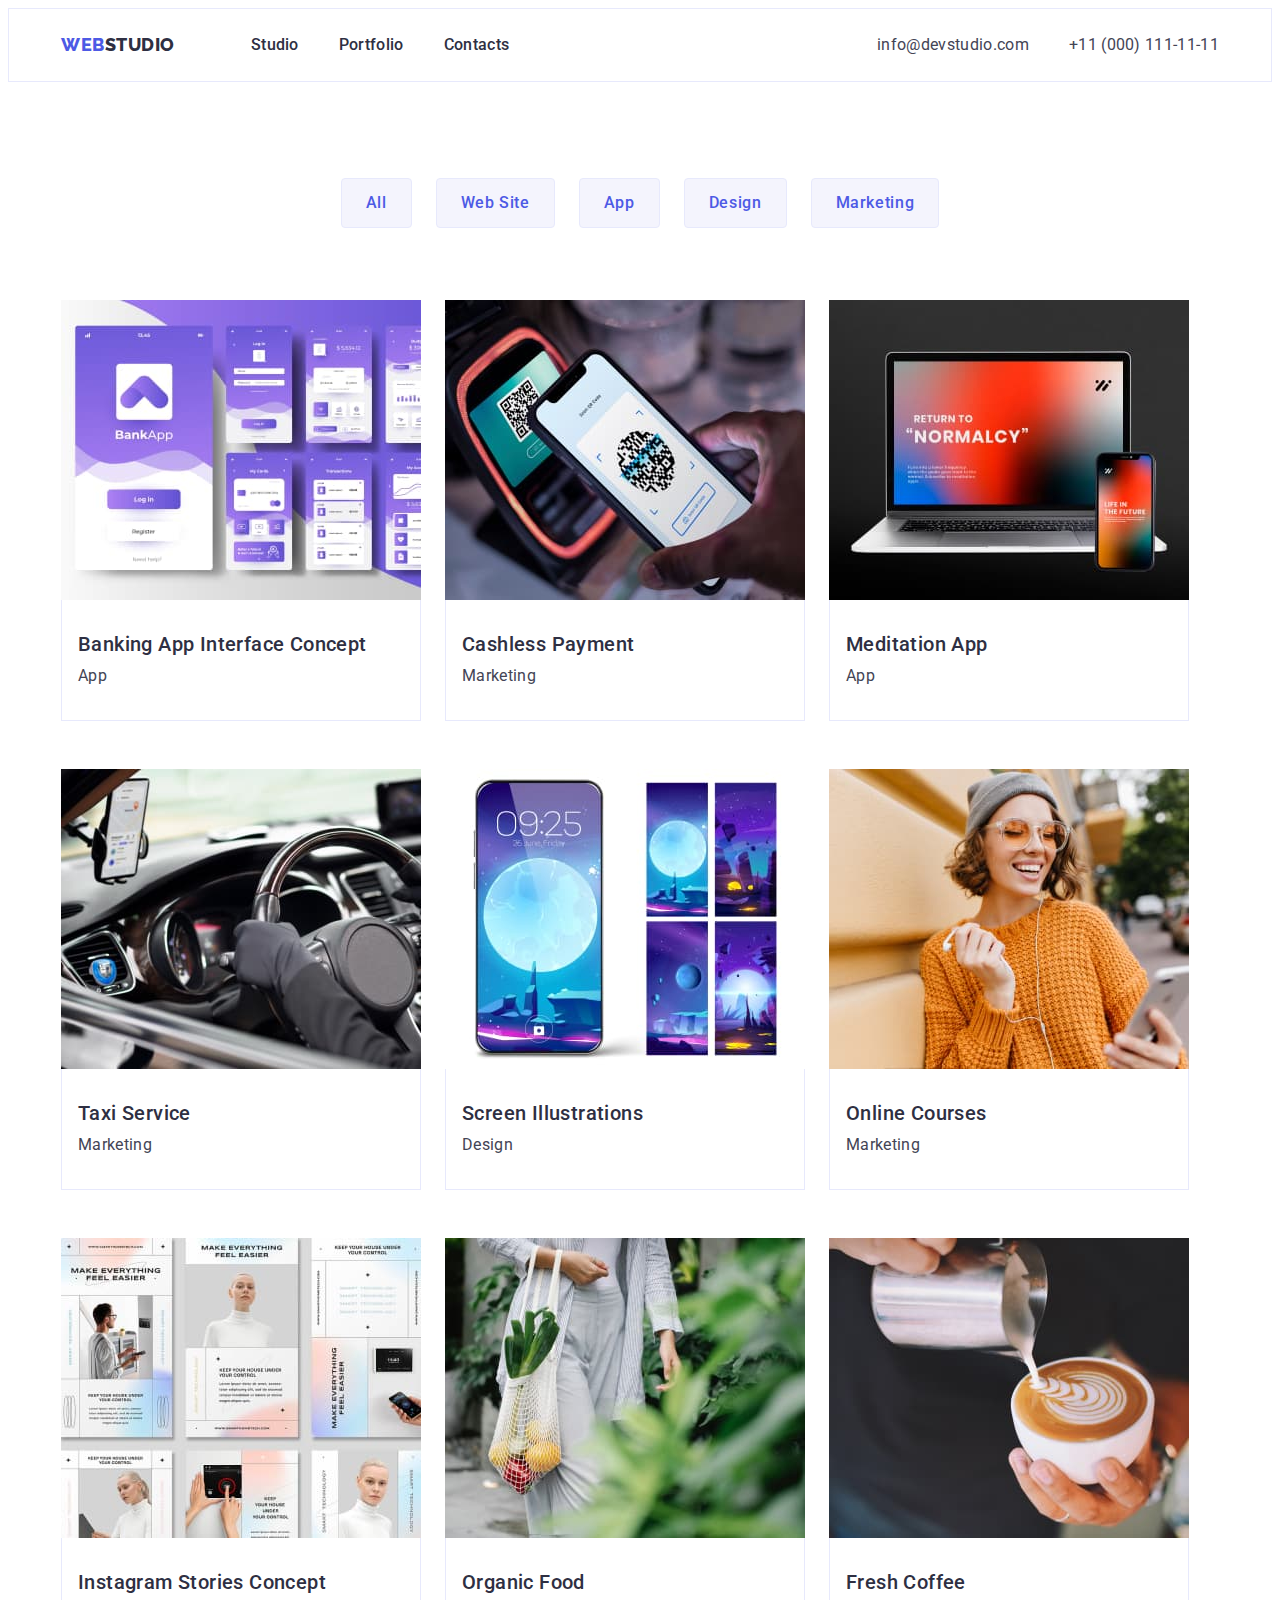
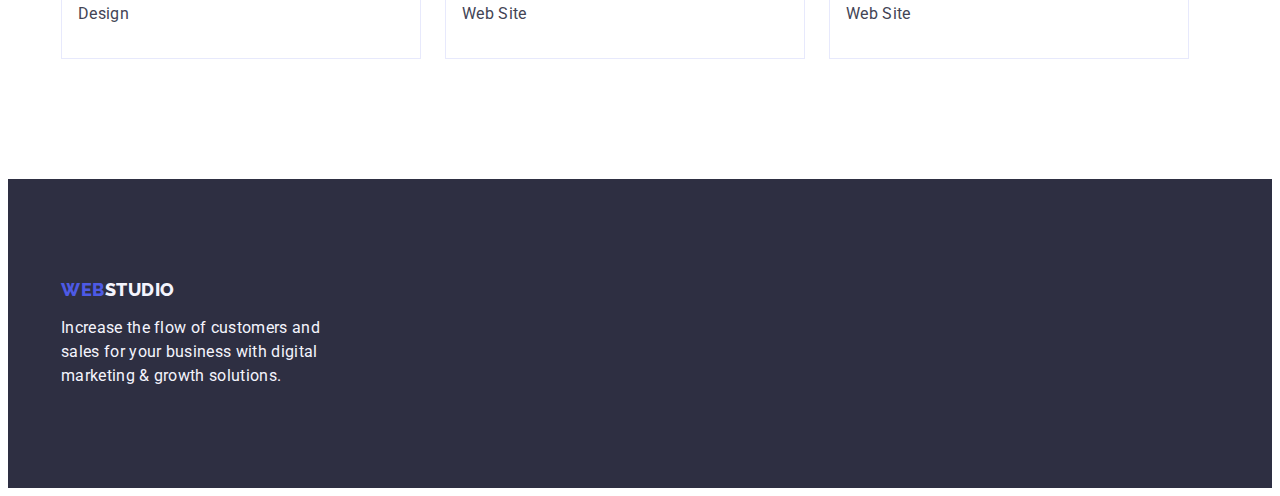
==== commit ee594c74: "update" ====
--- a/portfolio.html
+++ b/portfolio.html
@@ -43,11 +43,7 @@
         <li><button type="button" class="btn">Design</button></li>
         <li><button type="button" class="btn">Marketing</button></li>
               </ul> 
-          </div >
-          </section>
     <!-- <!-List, inside of section --> 
-    <section class="possibilities">
-          <div class="container container-possibilities">
               <ul class="possibilities-list list">
                 <li class="possibilities-item link" >
                      <a href="" class="possibilities-item-link link">
@@ -141,6 +137,5 @@
               <p class="footer-text .text">Increase the flow of customers and sales for your business with digital marketing & growth solutions.</p>
         </div >
       </footer>
- </div >
 </body>
 </html>--- a/css/styles.css
+++ b/css/styles.css
@@ -91,6 +91,8 @@
 text-transform: uppercase;
 color: #4D5AE5;
 padding: 0px; 
+margin-right: 76px;
+
 }
 
 .main-logo-studio {
@@ -102,7 +104,6 @@
 letter-spacing: 0.03em;
 text-transform: uppercase;
 color: var(--second-title-color);
-margin-right: 76px;
 
 }
 
@@ -190,7 +191,7 @@
 margin-right: auto;
 padding-top: 188px;
 padding-bottom: 188px;
-max-width: 2560px;
+/* max-width: 1440px; */
 text-align: center;
 background-color: var(--second-title-color);
 }
@@ -220,16 +221,18 @@
     padding: 16px 32px;
     box-shadow: 0px 4px 4px rgba(0, 0, 0, 0.15);
     border-radius: 4px;
-}
+    border: none;
+    cursor: pointer;
+}
+
 .description-btn:is(:hover, :focus) {
     background-color: #404BBF;
-    cursor: pointer;
 }
 
 /*---------Strategy, section2----------*/
 
 .strategy-list {
-padding-top: 37px ;
+padding-top: 120px ;
 padding-bottom: 120px;
 }
 .strategy-main-title {
@@ -237,16 +240,11 @@
 }
 .strategy-list-content {
     display: flex;
-    justify-content: space-between;
     gap:24px;
 
 }
 .strategy-item {
-display: flex;
-flex-wrap: wrap;
-justify-content: space-between;
 width: 264px;
-
 }
 .strategy-title {
 font-weight: 500;
@@ -287,6 +285,7 @@
     margin-top: 72px;
 }
 .perfomance-item {
+    width: 360px ;
 }
 
 /* --------------------------------Our team, section 4 ------------------------- */
@@ -294,7 +293,7 @@
 .team {
     background-color: #F4F4FD; 
     padding-top: 120px ;
-    padding-bottom: 0;
+    padding-bottom: 120px;
 
 }
 .team-title {
@@ -304,14 +303,11 @@
     letter-spacing: 0.02em;
     text-transform: capitalize;
     color: var(--second-title-color);
-    padding-bottom: 72px;
+    margin-bottom: 72px;
 }
 .team-members {
     display: flex;
-    justify-content: center;
-    align-items: center;
     gap: 24px;
-    padding-bottom: 120px;
 }
 
 .team-members-description{
@@ -320,6 +316,8 @@
 }
 .team-members-item {
     background-color: #FFFFFF;
+    width: 264px;
+    border-radius: 0px 0px 4px 4px;
 }
 .team-members-item-title {
 font-weight: 500;
@@ -328,6 +326,7 @@
 text-align: center;
 letter-spacing: 0.02em;
 color: var(--second-title-color);
+margin-bottom: 8px; ;
 }
 .team-members-item-text {
     line-height: 1.5 ;
@@ -349,6 +348,11 @@
 }
 
 .footer-text {
+    font-style: normal;
+    font-weight: 400;
+    font-size: 16px;
+    line-height: 1.5;
+    letter-spacing: 0.02em;
     display: flex;
     justify-content: center;
     flex-wrap: wrap;
@@ -371,18 +375,18 @@
 
 .advantages {
     margin-top: 96px;
-    margin-bottom: 72px;
+    margin-bottom: 120px;
 }
 .advantages-title {
+
 }
 .advantages-list {
     display: flex;
     justify-content: center;
     gap: 24px;
     align-items: center;
-    border: 1px
-    text-transform: none;
     color: #4D5AE5;
+    margin-bottom: 72px;
     
 
 }
@@ -393,9 +397,6 @@
     font-weight: 500;
     font-size: 16px;
     line-height: 1.5;
-    display: flex;
-    justify-content: center;
-    align-items: center;
     text-align: center;
     letter-spacing: 0.04em;
     color: #4D5AE5;
@@ -403,13 +404,14 @@
     border-radius: 4px;
     background: #F4F4FD; 
     padding: 12px 24px ;
+    cursor: pointer;
 
 }
 
 .btn:is(:hover, :focus) {
     color: #fffffF;
     background-color:  #404BBF;
-    cursor: pointer;
+    border-color: transparent;
 }
 
 /* ------------------Full list of advantages--------------- */
@@ -417,10 +419,7 @@
 .container-possibilities{
 
 }
-.possibilities {
-    margin-top: 72px;
-    margin-bottom: 120px;
-}
+
 .possibilities-title {
 }
 .possibilities-list {
@@ -428,13 +427,13 @@
     flex-wrap: wrap;
     column-gap: 24px;
     row-gap: 48px;
-
+    
 }
 .possibilities-item {
 max-width: calc((100% - 48px) / 3);
 }
 .possibilities-item-link{
-
+display: block;
 }
 .possibilities-item-name {
 font-weight: 500;
@@ -442,6 +441,7 @@
 line-height: 1.2;
 letter-spacing: 0.02em;
 color: var(--second-title-color);
+margin-bottom: 8px;
 }
 .possibilities-item-text {
     font-size: 16px;
@@ -453,4 +453,5 @@
 .possibilities-text-container{
     padding: 32px 16px;
     border: 1px solid #E7E9FC;
-}
+    border-top: none;
+}
